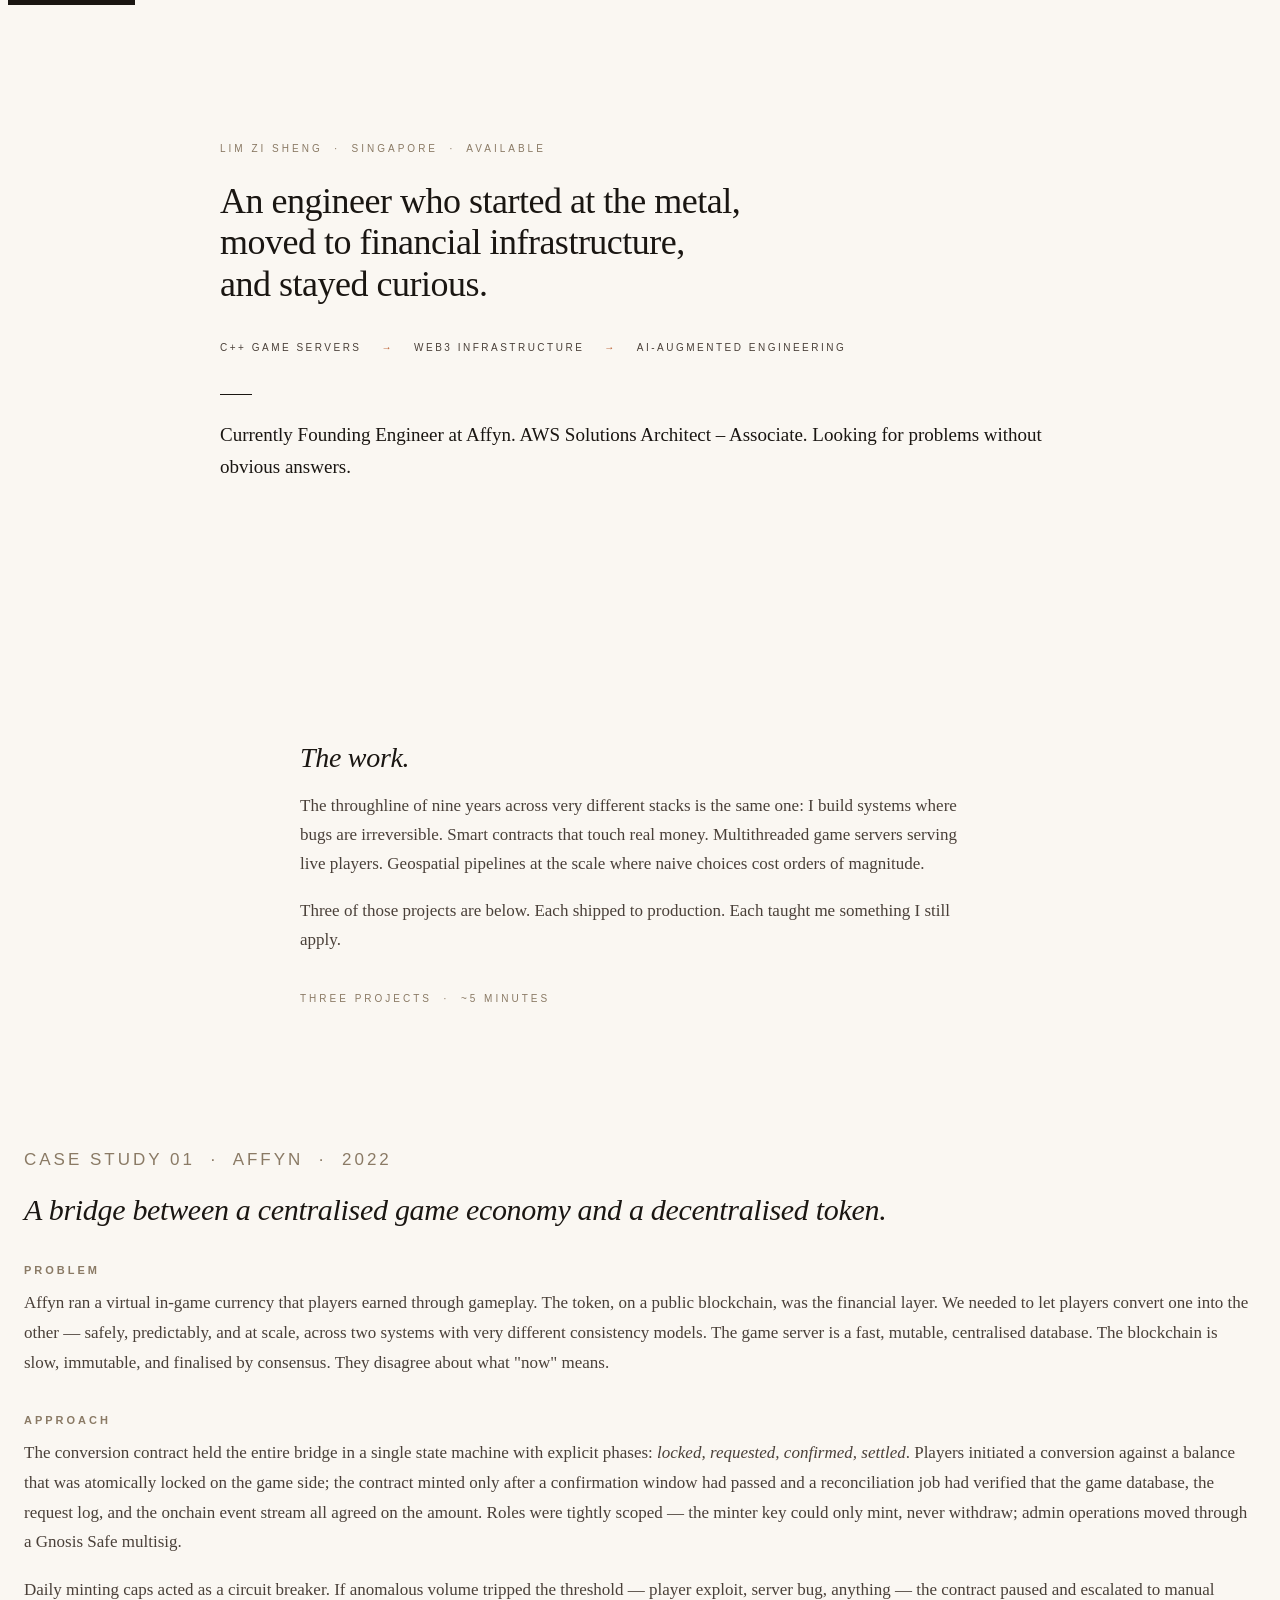
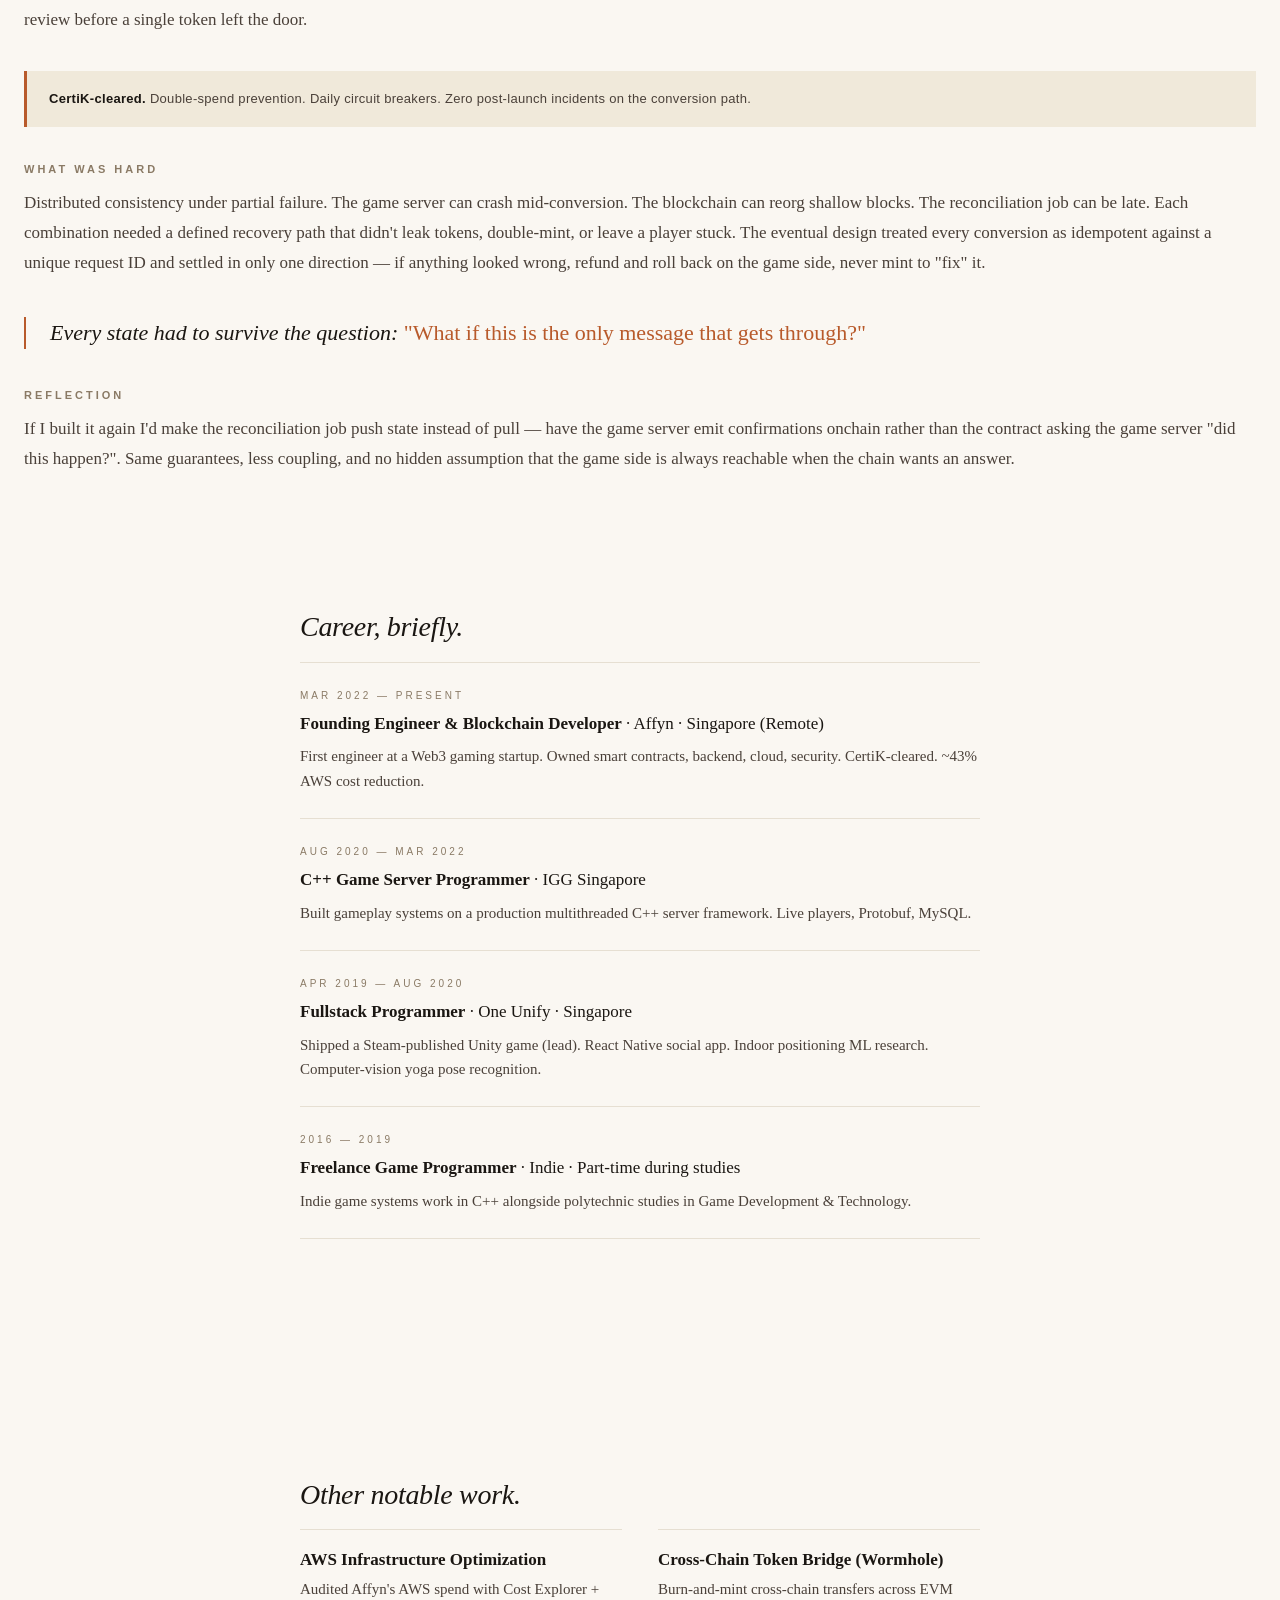
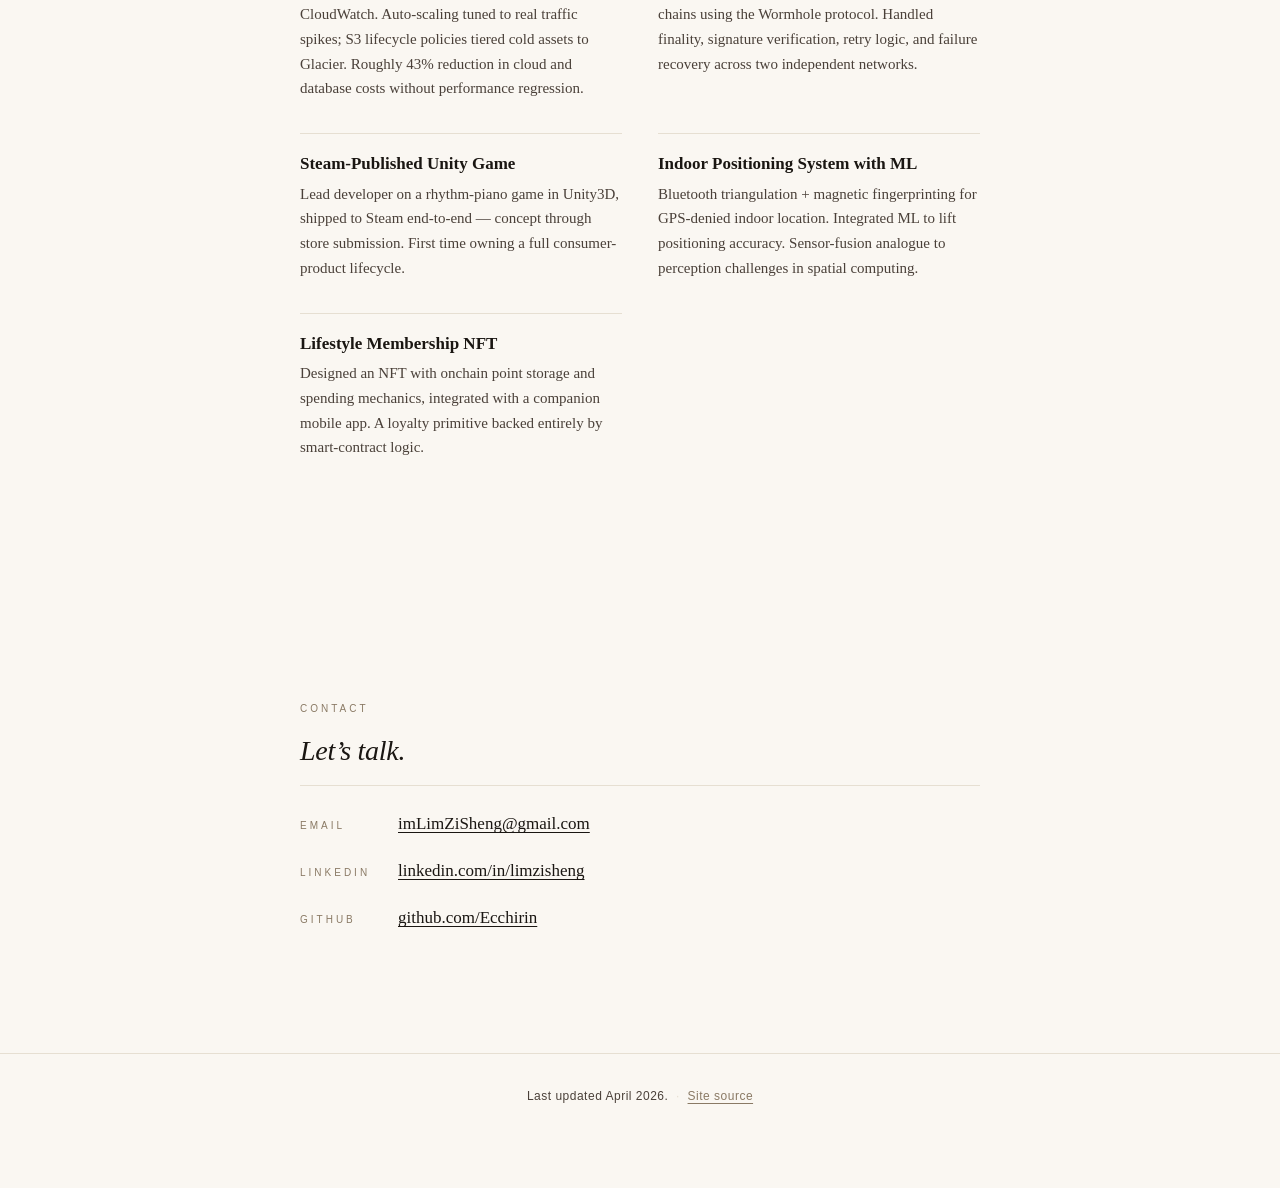
==== index.html @ 2c152f4d "feat: case study 1 - in-game token conversion" ====
<!DOCTYPE html>
<html lang="en">
<head>
  <meta charset="UTF-8">
  <meta name="viewport" content="width=device-width, initial-scale=1.0">
  <title>Lim Zi Sheng — Senior Engineer · Singapore</title>
  <meta name="description" content="Senior engineer. Nine years building systems where bugs are irreversible — from C++ game servers to CertiK-cleared smart contracts to a 9.8B-entry geospatial pipeline.">
  <link rel="stylesheet" href="styles.css">
</head>
<body>
  <a class="skip-link" href="#main">Skip to content</a>

  <main id="main">
    <section class="hero" aria-labelledby="hero-headline">
      <p class="label">Lim Zi Sheng &nbsp;·&nbsp; Singapore &nbsp;·&nbsp; Available</p>
      <h1 id="hero-headline" class="hero-headline">
        An engineer who started at the metal,<br>
        moved to financial infrastructure,<br>
        and stayed curious.
      </h1>
      <ol class="throughline" aria-label="Career arc">
        <li>C++ Game Servers</li>
        <li aria-hidden="true" class="arrow">&rarr;</li>
        <li>Web3 Infrastructure</li>
        <li aria-hidden="true" class="arrow">&rarr;</li>
        <li>AI&#8209;Augmented Engineering</li>
      </ol>
      <hr class="rule">
      <p class="lead">
        Currently Founding Engineer at Affyn. AWS Solutions Architect &ndash; Associate.
        Looking for problems without obvious answers.
      </p>
    </section>
    <section class="framing" aria-labelledby="framing-heading">
      <h2 id="framing-heading">The work.</h2>
      <p>
        The throughline of nine years across very different stacks is the same one:
        I build systems where bugs are irreversible. Smart contracts that touch real
        money. Multithreaded game servers serving live players. Geospatial pipelines
        at the scale where naive choices cost orders of magnitude.
      </p>
      <p>
        Three of those projects are below. Each shipped to production. Each taught
        me something I still apply.
      </p>
      <p class="wayfinder label">
        Three projects &nbsp;·&nbsp; ~5 minutes
      </p>
    </section>
<article class="case-study" id="cs-token-conversion" aria-labelledby="cs1-title">
  <p class="label">Case study 01 &nbsp;·&nbsp; Affyn &nbsp;·&nbsp; 2022</p>
  <h2 id="cs1-title">A bridge between a centralised game economy and a decentralised token.</h2>

  <h3>Problem</h3>
  <p>
    Affyn ran a virtual in-game currency that players earned through gameplay.
    The token, on a public blockchain, was the financial layer. We needed to let
    players convert one into the other &mdash; safely, predictably, and at scale,
    across two systems with very different consistency models. The game server
    is a fast, mutable, centralised database. The blockchain is slow, immutable,
    and finalised by consensus. They disagree about what "now" means.
  </p>

  <h3>Approach</h3>
  <p>
    The conversion contract held the entire bridge in a single state machine
    with explicit phases: <em>locked, requested, confirmed, settled</em>. Players
    initiated a conversion against a balance that was atomically locked on the
    game side; the contract minted only after a confirmation window had passed
    and a reconciliation job had verified that the game database, the request
    log, and the onchain event stream all agreed on the amount. Roles were tightly
    scoped &mdash; the minter key could only mint, never withdraw; admin operations
    moved through a Gnosis Safe multisig.
  </p>
  <p>
    Daily minting caps acted as a circuit breaker. If anomalous volume tripped
    the threshold &mdash; player exploit, server bug, anything &mdash; the contract
    paused and escalated to manual review before a single token left the door.
  </p>

  <aside class="stat-callout">
    <strong>CertiK-cleared.</strong> Double-spend prevention. Daily circuit breakers.
    Zero post-launch incidents on the conversion path.
  </aside>

  <h3>What was hard</h3>
  <p>
    Distributed consistency under partial failure. The game server can crash
    mid-conversion. The blockchain can reorg shallow blocks. The reconciliation
    job can be late. Each combination needed a defined recovery path that didn't
    leak tokens, double-mint, or leave a player stuck. The eventual design
    treated every conversion as idempotent against a unique request ID and
    settled in only one direction &mdash; if anything looked wrong, refund and roll back
    on the game side, never mint to "fix" it.
  </p>

  <blockquote class="pull-quote">
    Every state had to survive the question:
    <em>"What if this is the only message that gets through?"</em>
  </blockquote>

  <h3>Reflection</h3>
  <p>
    If I built it again I'd make the reconciliation job push state instead of pull
    &mdash; have the game server emit confirmations onchain rather than the contract
    asking the game server "did this happen?". Same guarantees, less coupling, and
    no hidden assumption that the game side is always reachable when the chain wants
    an answer.
  </p>
</article>
    <!-- 4. Case Study 2: 9.8B Pipeline -->
    <!-- 5. Case Study 3: C++ Game Server -->
    <section class="timeline" aria-labelledby="timeline-heading">
      <h2 id="timeline-heading">Career, briefly.</h2>
      <ol class="timeline-list">
        <li class="timeline-entry">
          <p class="label timeline-when">Mar 2022 &mdash; Present</p>
          <p class="timeline-role"><strong>Founding Engineer &amp; Blockchain Developer</strong> · Affyn · Singapore (Remote)</p>
          <p class="timeline-outcome">First engineer at a Web3 gaming startup. Owned smart contracts, backend, cloud, security. CertiK-cleared. ~43% AWS cost reduction.</p>
        </li>
        <li class="timeline-entry">
          <p class="label timeline-when">Aug 2020 &mdash; Mar 2022</p>
          <p class="timeline-role"><strong>C++ Game Server Programmer</strong> · IGG Singapore</p>
          <p class="timeline-outcome">Built gameplay systems on a production multithreaded C++ server framework. Live players, Protobuf, MySQL.</p>
        </li>
        <li class="timeline-entry">
          <p class="label timeline-when">Apr 2019 &mdash; Aug 2020</p>
          <p class="timeline-role"><strong>Fullstack Programmer</strong> · One Unify · Singapore</p>
          <p class="timeline-outcome">Shipped a Steam-published Unity game (lead). React Native social app. Indoor positioning ML research. Computer-vision yoga pose recognition.</p>
        </li>
        <li class="timeline-entry">
          <p class="label timeline-when">2016 &mdash; 2019</p>
          <p class="timeline-role"><strong>Freelance Game Programmer</strong> · Indie · Part-time during studies</p>
          <p class="timeline-outcome">Indie game systems work in C++ alongside polytechnic studies in Game Development &amp; Technology.</p>
        </li>
      </ol>
    </section>
    <section class="notable" aria-labelledby="notable-heading">
      <h2 id="notable-heading">Other notable work.</h2>
      <ul class="notable-grid">
        <li>
          <h3>AWS Infrastructure Optimization</h3>
          <p>Audited Affyn's AWS spend with Cost Explorer + CloudWatch. Auto-scaling tuned to real traffic spikes; S3 lifecycle policies tiered cold assets to Glacier. Roughly 43&percnt; reduction in cloud and database costs without performance regression.</p>
        </li>
        <li>
          <h3>Cross-Chain Token Bridge (Wormhole)</h3>
          <p>Burn-and-mint cross-chain transfers across EVM chains using the Wormhole protocol. Handled finality, signature verification, retry logic, and failure recovery across two independent networks.</p>
        </li>
        <li>
          <h3>Steam-Published Unity Game</h3>
          <p>Lead developer on a rhythm-piano game in Unity3D, shipped to Steam end-to-end &mdash; concept through store submission. First time owning a full consumer-product lifecycle.</p>
        </li>
        <li>
          <h3>Indoor Positioning System with ML</h3>
          <p>Bluetooth triangulation + magnetic fingerprinting for GPS-denied indoor location. Integrated ML to lift positioning accuracy. Sensor-fusion analogue to perception challenges in spatial computing.</p>
        </li>
        <li>
          <h3>Lifestyle Membership NFT</h3>
          <p>Designed an NFT with onchain point storage and spending mechanics, integrated with a companion mobile app. A loyalty primitive backed entirely by smart-contract logic.</p>
        </li>
      </ul>
    </section>
    <!-- 8. About / Approach -->
    <section class="contact" aria-labelledby="contact-heading">
      <p class="label">Contact</p>
      <h2 id="contact-heading">Let&rsquo;s talk.</h2>
      <ul class="contact-list">
        <li>
          <span class="contact-label">Email</span>
          <a href="mailto:imLimZiSheng@gmail.com">imLimZiSheng@gmail.com</a>
        </li>
        <li>
          <span class="contact-label">LinkedIn</span>
          <a href="https://linkedin.com/in/limzisheng/" rel="noopener noreferrer" target="_blank">linkedin.com/in/limzisheng</a>
        </li>
        <li>
          <span class="contact-label">GitHub</span>
          <a href="https://github.com/Ecchirin" rel="noopener noreferrer" target="_blank">github.com/Ecchirin</a>
        </li>
      </ul>
    </section>
  </main>

  <footer class="site-footer">
    <p>
      Last updated April 2026.
      <span class="dot">&nbsp;·&nbsp;</span>
      <a href="https://github.com/Ecchirin/Ecchirin.github.io" rel="noopener noreferrer" target="_blank">Site source</a>
    </p>
  </footer>

  <script src="script.js" defer></script>
</body>
</html>
---- styles.css ----
/* === Design tokens === */
:root {
  --paper: #faf7f2;
  --ink: #1a1612;
  --ink-2: #4a4039;
  --warm-grey: #8a7a65;
  --rust: #b85a2b;
  --paper-warm: #f0e9da;
  --hairline: #e6dfd2;
  --ink-inverse-bg: #0d1017;

  --serif: Georgia, 'Times New Roman', serif;
  --sans: 'Helvetica Neue', Helvetica, Arial, sans-serif;
  --mono: 'JetBrains Mono', 'Consolas', 'Courier New', monospace;

  --space-section: clamp(72px, 12vw, 120px);
  --space-block: clamp(28px, 5vw, 40px);
  --content-max: 680px;
  --hero-max: 840px;
}

/* === Reset === */
*, *::before, *::after { box-sizing: border-box; }
html { -webkit-text-size-adjust: 100%; scroll-behavior: smooth; }
body {
  margin: 0;
  font-family: var(--serif);
  font-size: 17px;
  line-height: 1.7;
  color: var(--ink);
  background: var(--paper);
  -webkit-font-smoothing: antialiased;
  -moz-osx-font-smoothing: grayscale;
}
img { max-width: 100%; display: block; }
a { color: var(--ink); text-decoration: underline; text-decoration-thickness: 1px; text-underline-offset: 3px; }
a:hover { color: var(--rust); }
a:focus-visible { outline: 2px solid var(--rust); outline-offset: 3px; }

/* === Layout === */
main {
  padding: 0 24px;
}
section {
  max-width: var(--content-max);
  margin: 0 auto;
  padding-block: var(--space-section);
}
section.hero { max-width: var(--hero-max); }

h1, h2, h3 { font-family: var(--serif); font-weight: 400; line-height: 1.15; letter-spacing: -0.3px; }
h1 { font-size: clamp(28px, 5vw, 36px); margin: 0; }
h2 { font-size: clamp(24px, 4vw, 28px); margin: 0 0 18px; }
h3 { font-size: 17px; margin: 28px 0 8px; font-weight: 700; letter-spacing: 0; }

p { margin: 0 0 18px; color: var(--ink-2); }
p.lead { color: var(--ink); font-size: 19px; }

.label {
  font-family: var(--sans);
  font-size: 10px;
  letter-spacing: 3px;
  text-transform: uppercase;
  color: var(--warm-grey);
  font-weight: 500;
}

.rule { width: 32px; height: 1px; background: var(--ink); margin: 22px 0; border: 0; }

/* === Skip link === */
.skip-link {
  position: absolute; top: -40px; left: 8px;
  background: var(--ink); color: var(--paper);
  padding: 8px 12px; z-index: 100;
  text-decoration: none;
}
.skip-link:focus { top: 8px; color: var(--paper); }

/* === Reduced motion === */
@media (prefers-reduced-motion: reduce) {
  html { scroll-behavior: auto; }
  *, *::before, *::after {
    animation-duration: 0.01ms !important;
    transition-duration: 0.01ms !important;
  }
}

/* === Hero === */
.hero { padding-top: clamp(96px, 14vw, 140px); }
.hero .label { margin-bottom: 24px; }
.hero-headline {
  font-size: clamp(28px, 5vw, 36px);
  line-height: 1.15;
  letter-spacing: -0.5px;
  font-weight: 400;
}
.throughline {
  list-style: none; padding: 0; margin: 28px 0 0;
  display: flex; flex-wrap: wrap; gap: 0 14px;
  font-family: var(--sans);
  font-size: 10px;
  letter-spacing: 2.5px;
  text-transform: uppercase;
  color: var(--ink-2);
  font-weight: 500;
}
.throughline li { padding: 6px 0; }
.throughline .arrow { color: var(--rust); padding: 6px 6px; }
@media (max-width: 599px) {
  .throughline { flex-direction: column; gap: 6px 0; }
  .throughline .arrow { display: none; }
}
.hero .rule { margin: 32px 0 24px; }

/* === Framing === */
.framing h2 { font-style: italic; }
.framing .wayfinder { margin-top: 36px; color: var(--warm-grey); }

/* === Timeline === */
.timeline h2 { font-style: italic; }
.timeline-list {
  list-style: none;
  padding: 0;
  margin: 0;
  border-top: 1px solid var(--hairline);
}
.timeline-entry {
  padding: 24px 0;
  border-bottom: 1px solid var(--hairline);
}
.timeline-when { margin: 0 0 6px; color: var(--warm-grey); }
.timeline-role { margin: 0 0 6px; color: var(--ink); font-size: 17px; }
.timeline-role strong { font-weight: 700; }
.timeline-outcome { margin: 0; color: var(--ink-2); font-size: 15px; line-height: 1.65; }

/* === Notable work === */
.notable h2 { font-style: italic; }
.notable-grid {
  list-style: none;
  padding: 0;
  margin: 0;
  display: grid;
  grid-template-columns: 1fr;
  gap: 28px;
}
.notable-grid li {
  padding-top: 20px;
  border-top: 1px solid var(--hairline);
}
.notable-grid h3 {
  font-family: var(--serif);
  font-weight: 700;
  font-size: 17px;
  letter-spacing: 0;
  text-transform: none;
  color: var(--ink);
  margin: 0 0 8px;
}
.notable-grid p { font-size: 15px; line-height: 1.65; margin: 0; }
@media (min-width: 720px) {
  .notable-grid { grid-template-columns: 1fr 1fr; gap: 32px 36px; }
}

/* === Contact === */
.contact h2 { font-style: italic; }
.contact-list {
  list-style: none; padding: 0; margin: 0;
  display: grid;
  grid-template-columns: 1fr;
  gap: 18px;
  border-top: 1px solid var(--hairline);
  padding-top: 24px;
}
.contact-list li {
  display: flex;
  align-items: baseline;
  gap: 18px;
  flex-wrap: wrap;
}
.contact-label {
  font-family: var(--sans);
  font-size: 10px;
  letter-spacing: 3px;
  text-transform: uppercase;
  color: var(--warm-grey);
  min-width: 80px;
}
.contact-list a { font-size: 17px; }

/* === Footer === */
.site-footer {
  border-top: 1px solid var(--hairline);
  padding: 32px 24px 64px;
  text-align: center;
  font-family: var(--sans);
  font-size: 12px;
  letter-spacing: 0.5px;
  color: var(--warm-grey);
}
.site-footer a { color: var(--warm-grey); }
.site-footer a:hover { color: var(--rust); }
.site-footer .dot { color: var(--hairline); }

/* === Case study === */
.case-study .label { margin-bottom: 18px; }
.case-study h2 {
  font-size: clamp(24px, 4vw, 30px);
  font-style: italic;
  margin-bottom: 32px;
}
.case-study h3 {
  font-family: var(--sans);
  font-size: 11px;
  font-weight: 700;
  letter-spacing: 3px;
  text-transform: uppercase;
  color: var(--warm-grey);
  margin: 36px 0 12px;
}
.case-study p { font-size: 17px; line-height: 1.75; }

/* === Stat callout === */
.stat-callout {
  background: var(--paper-warm);
  border-left: 3px solid var(--rust);
  padding: 18px 22px;
  margin: 36px 0;
  font-family: var(--sans);
  font-size: 13px;
  letter-spacing: 0.3px;
  color: var(--ink-2);
  line-height: 1.6;
}
.stat-callout strong { color: var(--ink); font-weight: 700; }

/* === Pull quote === */
.pull-quote {
  margin: 40px 0;
  padding: 0 0 0 24px;
  border-left: 2px solid var(--rust);
  font-size: 22px;
  line-height: 1.45;
  font-style: italic;
  color: var(--ink);
  font-family: var(--serif);
}
.pull-quote em { font-style: normal; color: var(--rust); }
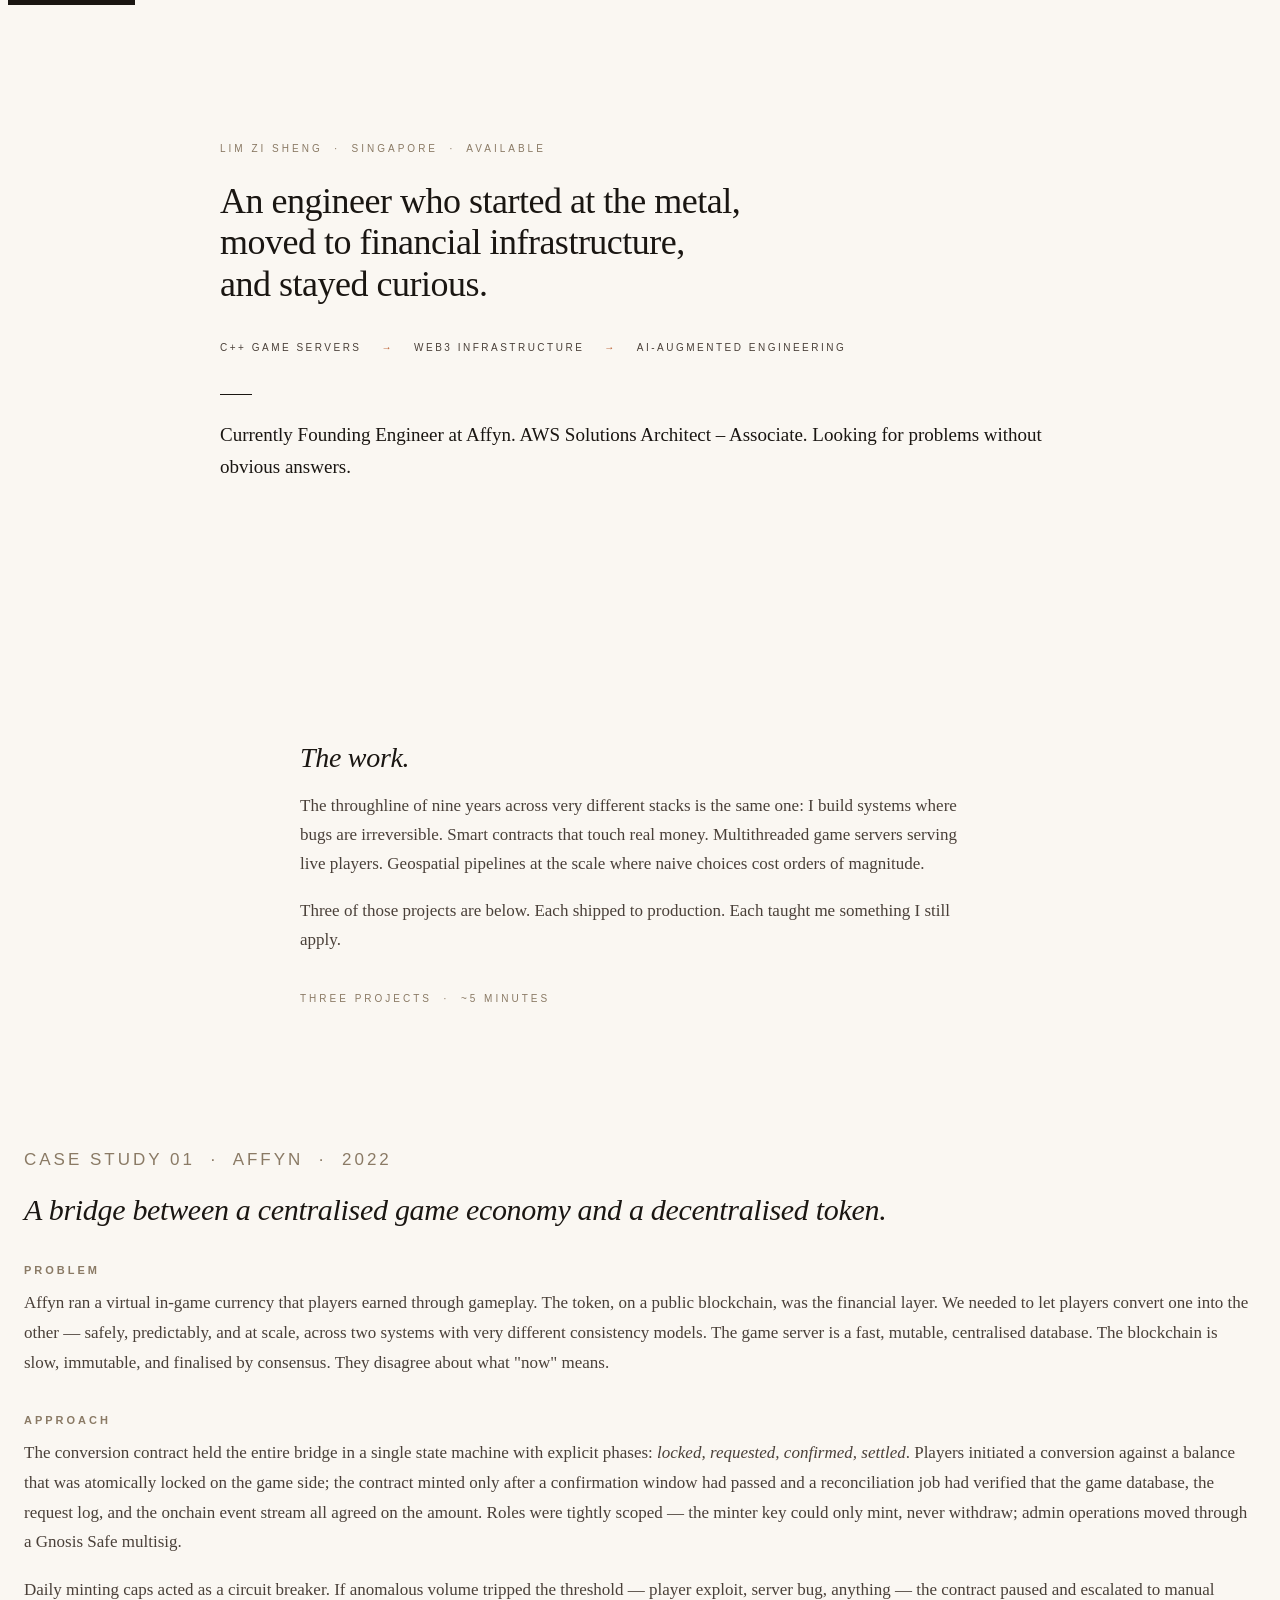
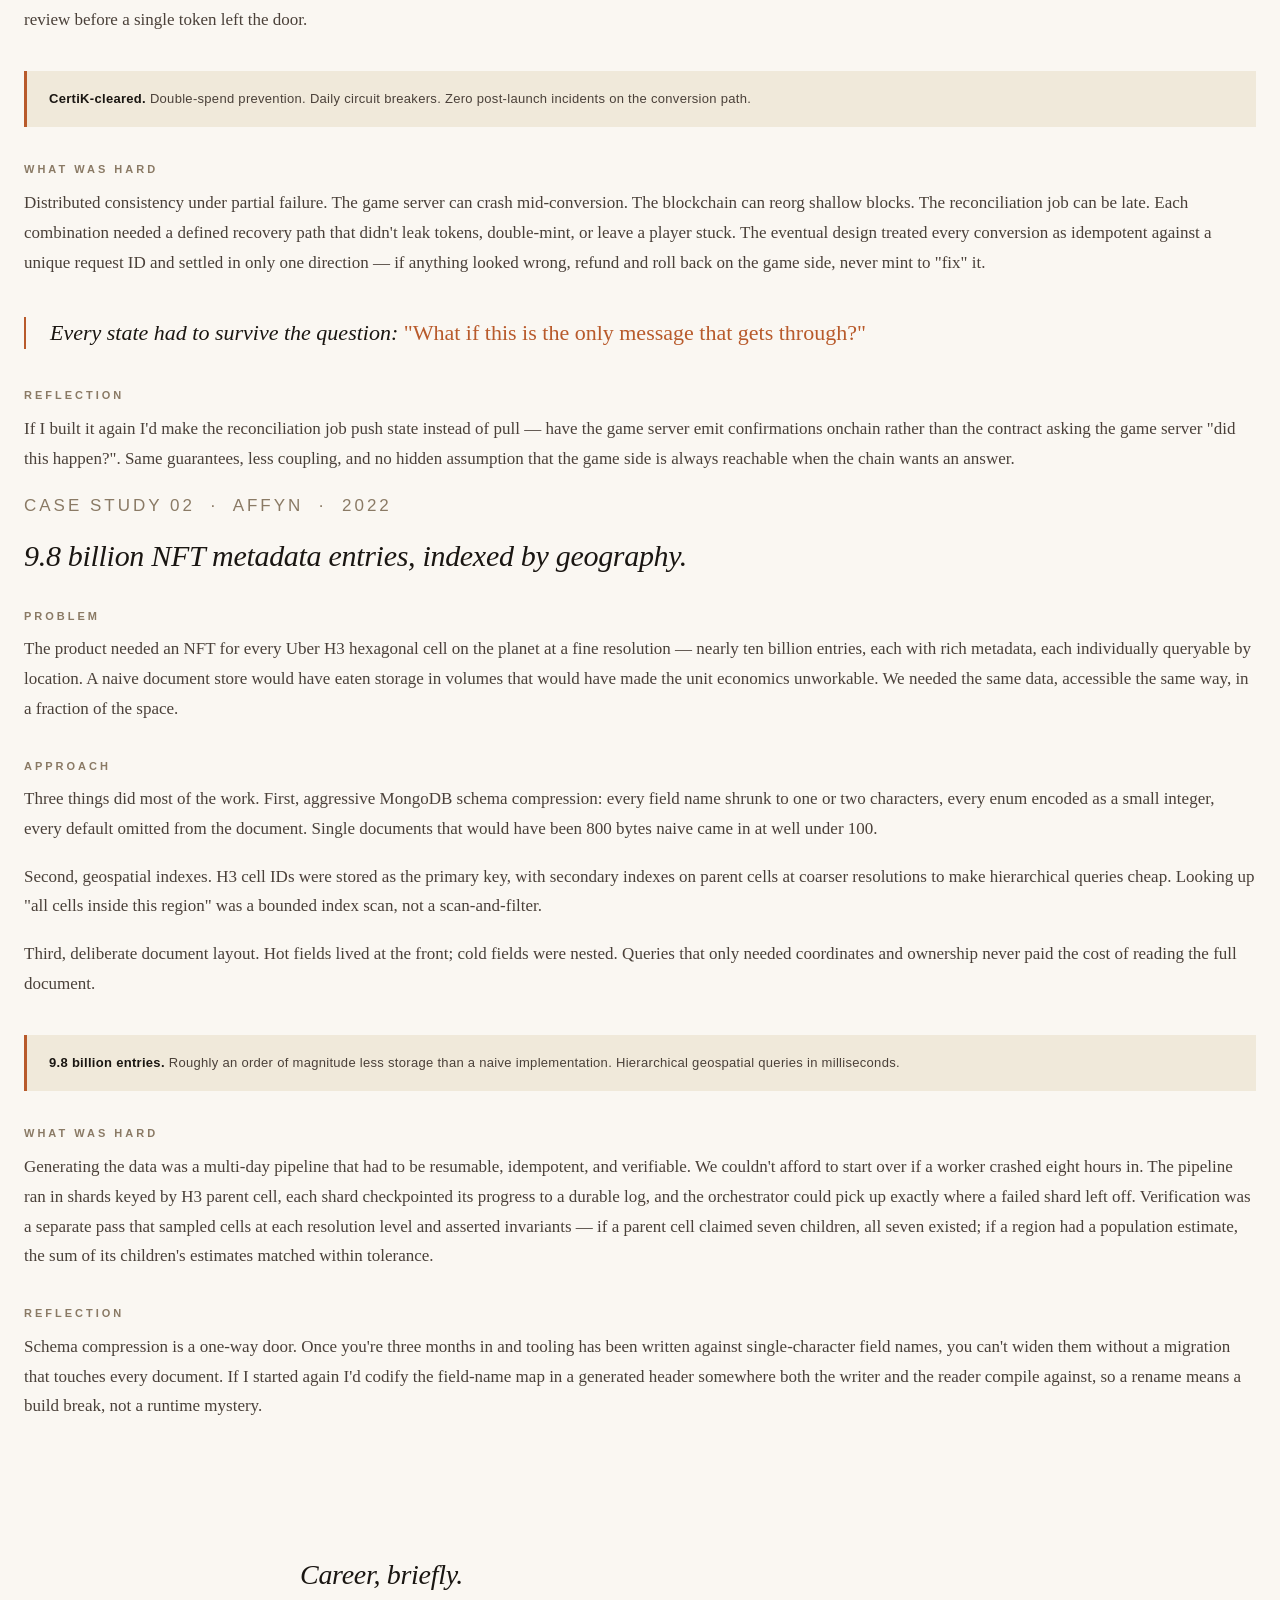
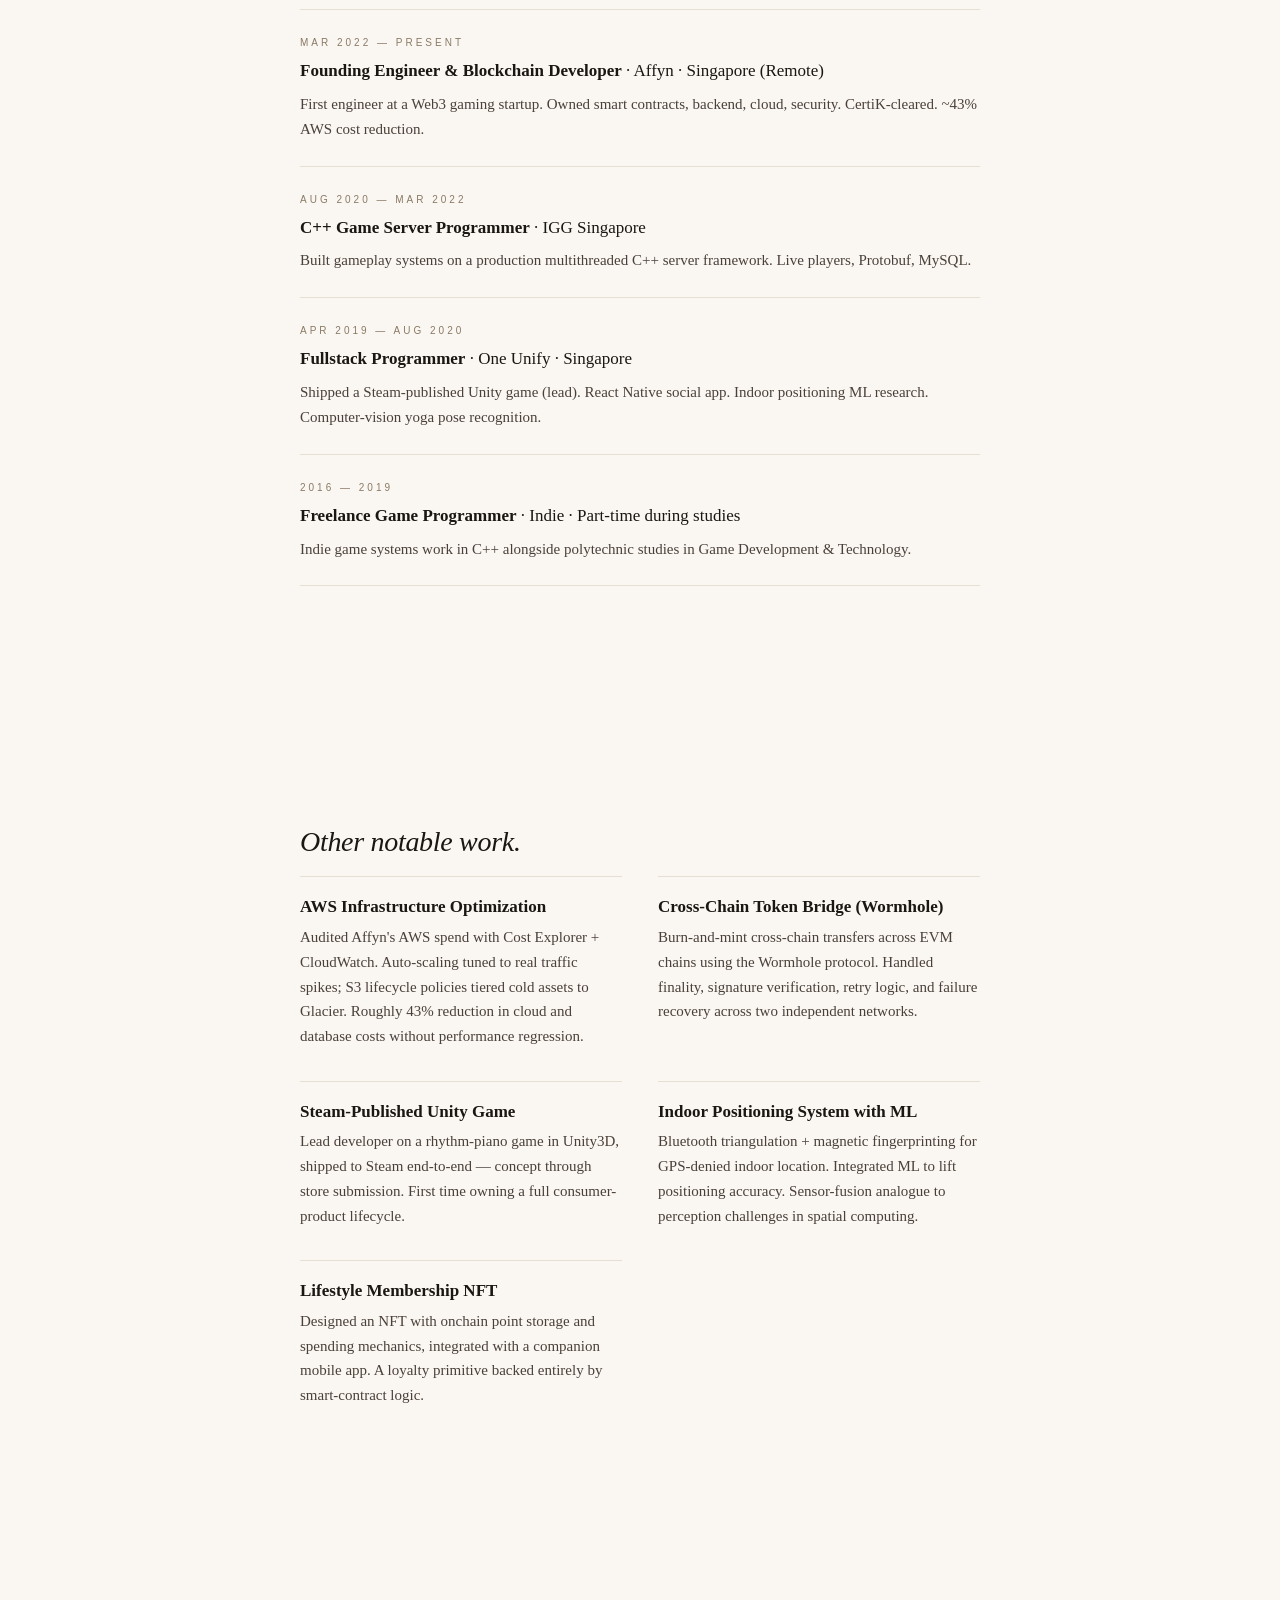
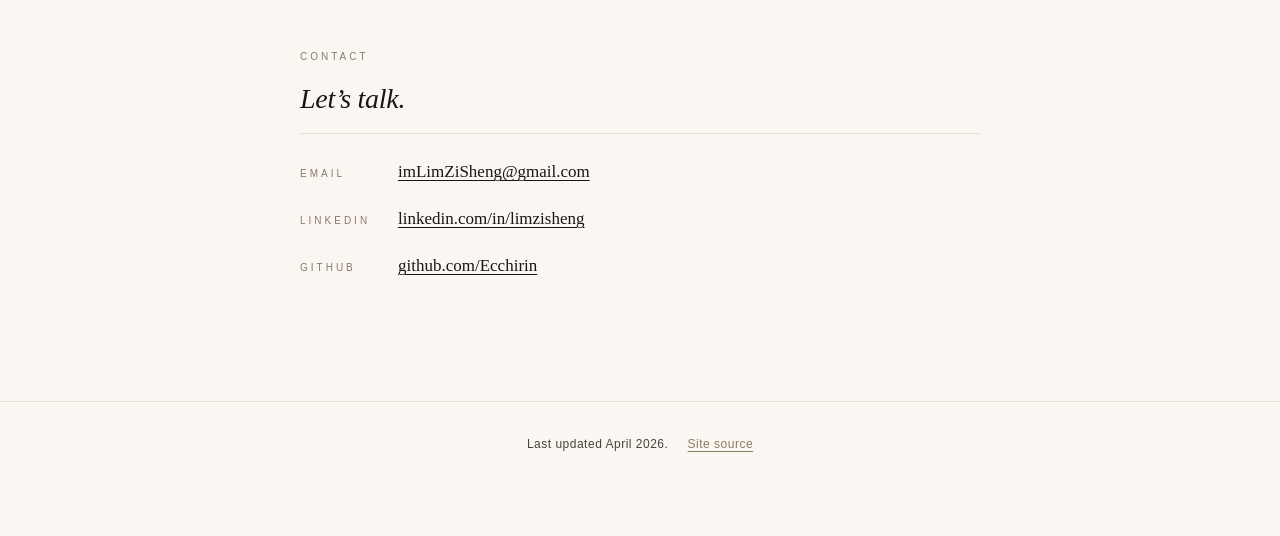
==== commit 06247351: "feat: case study 2 - 9.8B geospatial pipeline" ====
--- a/index.html
+++ b/index.html
@@ -108,7 +108,64 @@
     an answer.
   </p>
 </article>
-    <!-- 4. Case Study 2: 9.8B Pipeline -->
+<article class="case-study" id="cs-pipeline" aria-labelledby="cs2-title">
+  <p class="label">Case study 02 &nbsp;·&nbsp; Affyn &nbsp;·&nbsp; 2022</p>
+  <h2 id="cs2-title">9.8 billion NFT metadata entries, indexed by geography.</h2>
+
+  <h3>Problem</h3>
+  <p>
+    The product needed an NFT for every Uber H3 hexagonal cell on the planet at
+    a fine resolution &mdash; nearly ten billion entries, each with rich metadata,
+    each individually queryable by location. A naive document store would have
+    eaten storage in volumes that would have made the unit economics unworkable.
+    We needed the same data, accessible the same way, in a fraction of the space.
+  </p>
+
+  <h3>Approach</h3>
+  <p>
+    Three things did most of the work. First, aggressive MongoDB schema
+    compression: every field name shrunk to one or two characters, every enum
+    encoded as a small integer, every default omitted from the document. Single
+    documents that would have been 800 bytes naive came in at well under 100.
+  </p>
+  <p>
+    Second, geospatial indexes. H3 cell IDs were stored as the primary key, with
+    secondary indexes on parent cells at coarser resolutions to make hierarchical
+    queries cheap. Looking up "all cells inside this region" was a bounded index
+    scan, not a scan-and-filter.
+  </p>
+  <p>
+    Third, deliberate document layout. Hot fields lived at the front; cold fields
+    were nested. Queries that only needed coordinates and ownership never paid
+    the cost of reading the full document.
+  </p>
+
+  <aside class="stat-callout">
+    <strong>9.8 billion entries.</strong> Roughly an order of magnitude less storage
+    than a naive implementation. Hierarchical geospatial queries in milliseconds.
+  </aside>
+
+  <h3>What was hard</h3>
+  <p>
+    Generating the data was a multi-day pipeline that had to be resumable, idempotent,
+    and verifiable. We couldn't afford to start over if a worker crashed eight hours
+    in. The pipeline ran in shards keyed by H3 parent cell, each shard checkpointed
+    its progress to a durable log, and the orchestrator could pick up exactly where
+    a failed shard left off. Verification was a separate pass that sampled cells at
+    each resolution level and asserted invariants &mdash; if a parent cell claimed
+    seven children, all seven existed; if a region had a population estimate, the
+    sum of its children's estimates matched within tolerance.
+  </p>
+
+  <h3>Reflection</h3>
+  <p>
+    Schema compression is a one-way door. Once you're three months in and tooling
+    has been written against single-character field names, you can't widen them
+    without a migration that touches every document. If I started again I'd codify
+    the field-name map in a generated header somewhere both the writer and the
+    reader compile against, so a rename means a build break, not a runtime mystery.
+  </p>
+</article>
     <!-- 5. Case Study 3: C++ Game Server -->
     <section class="timeline" aria-labelledby="timeline-heading">
       <h2 id="timeline-heading">Career, briefly.</h2>
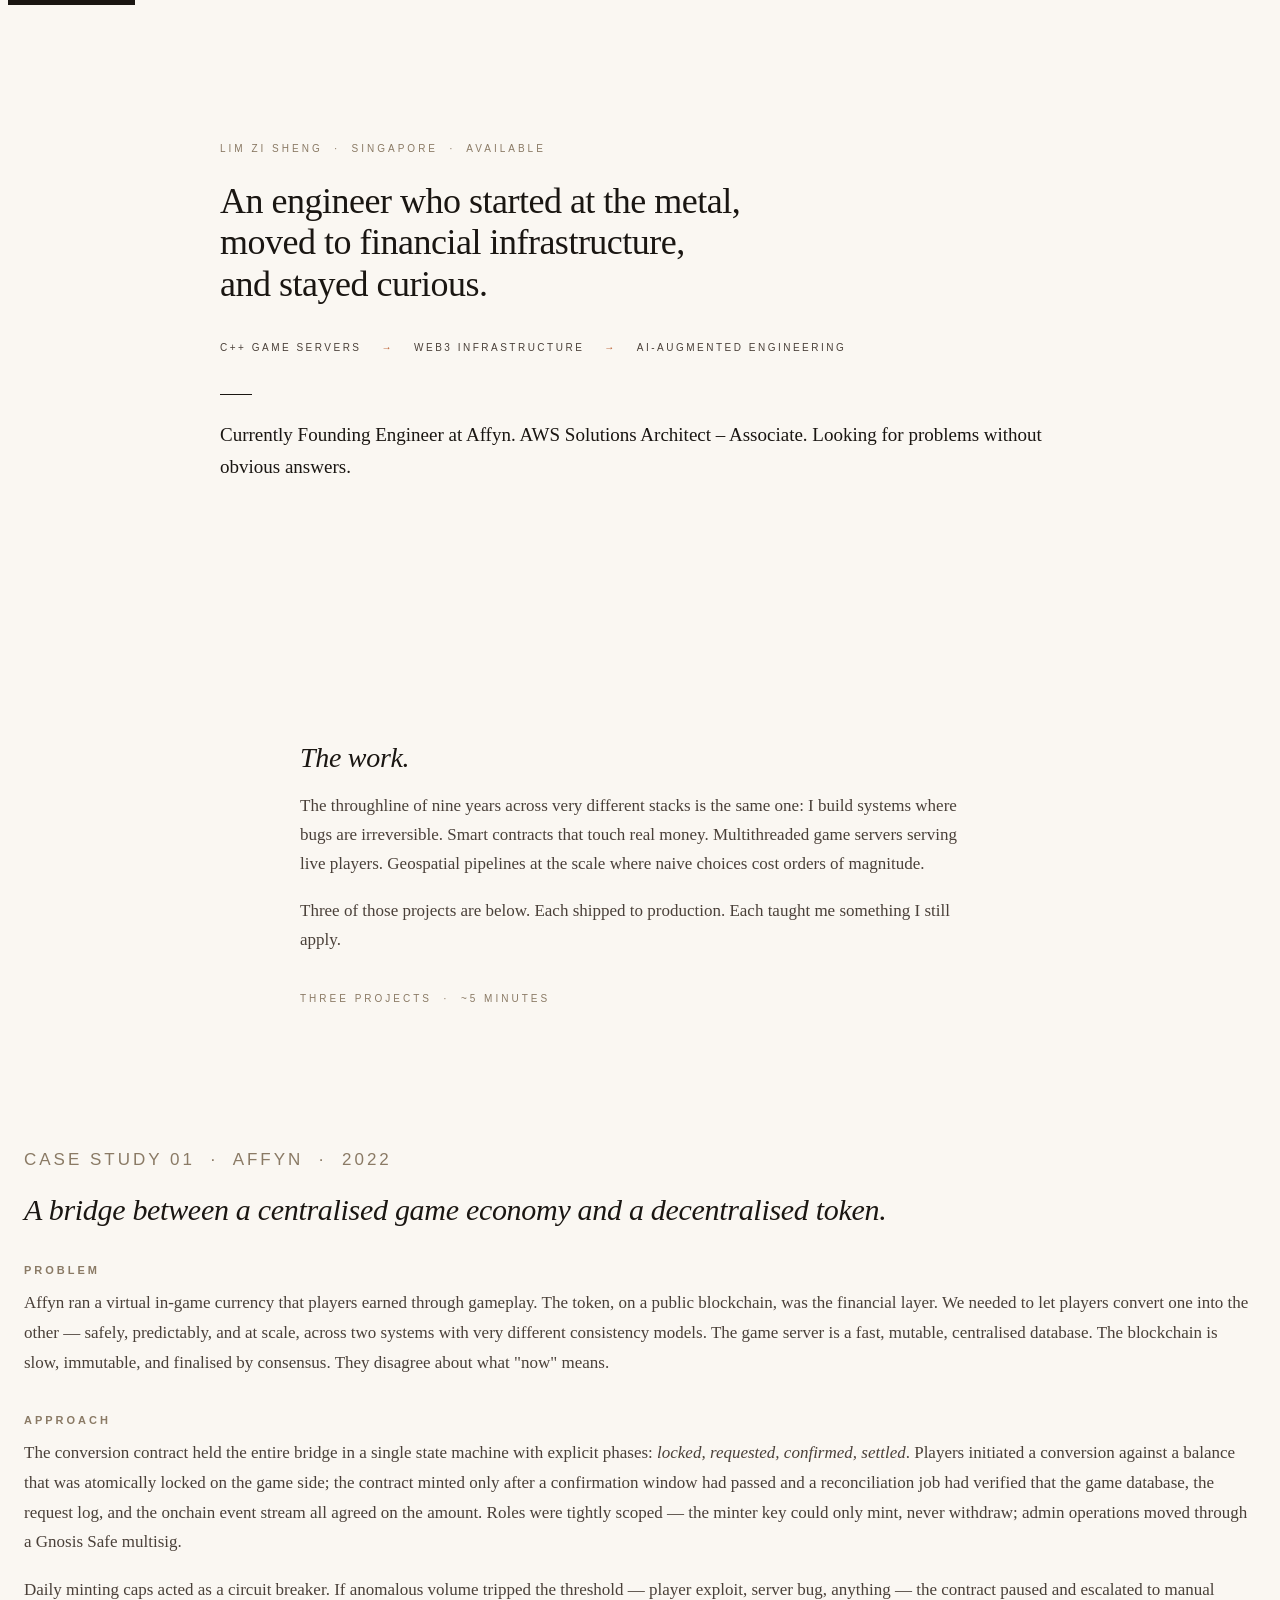
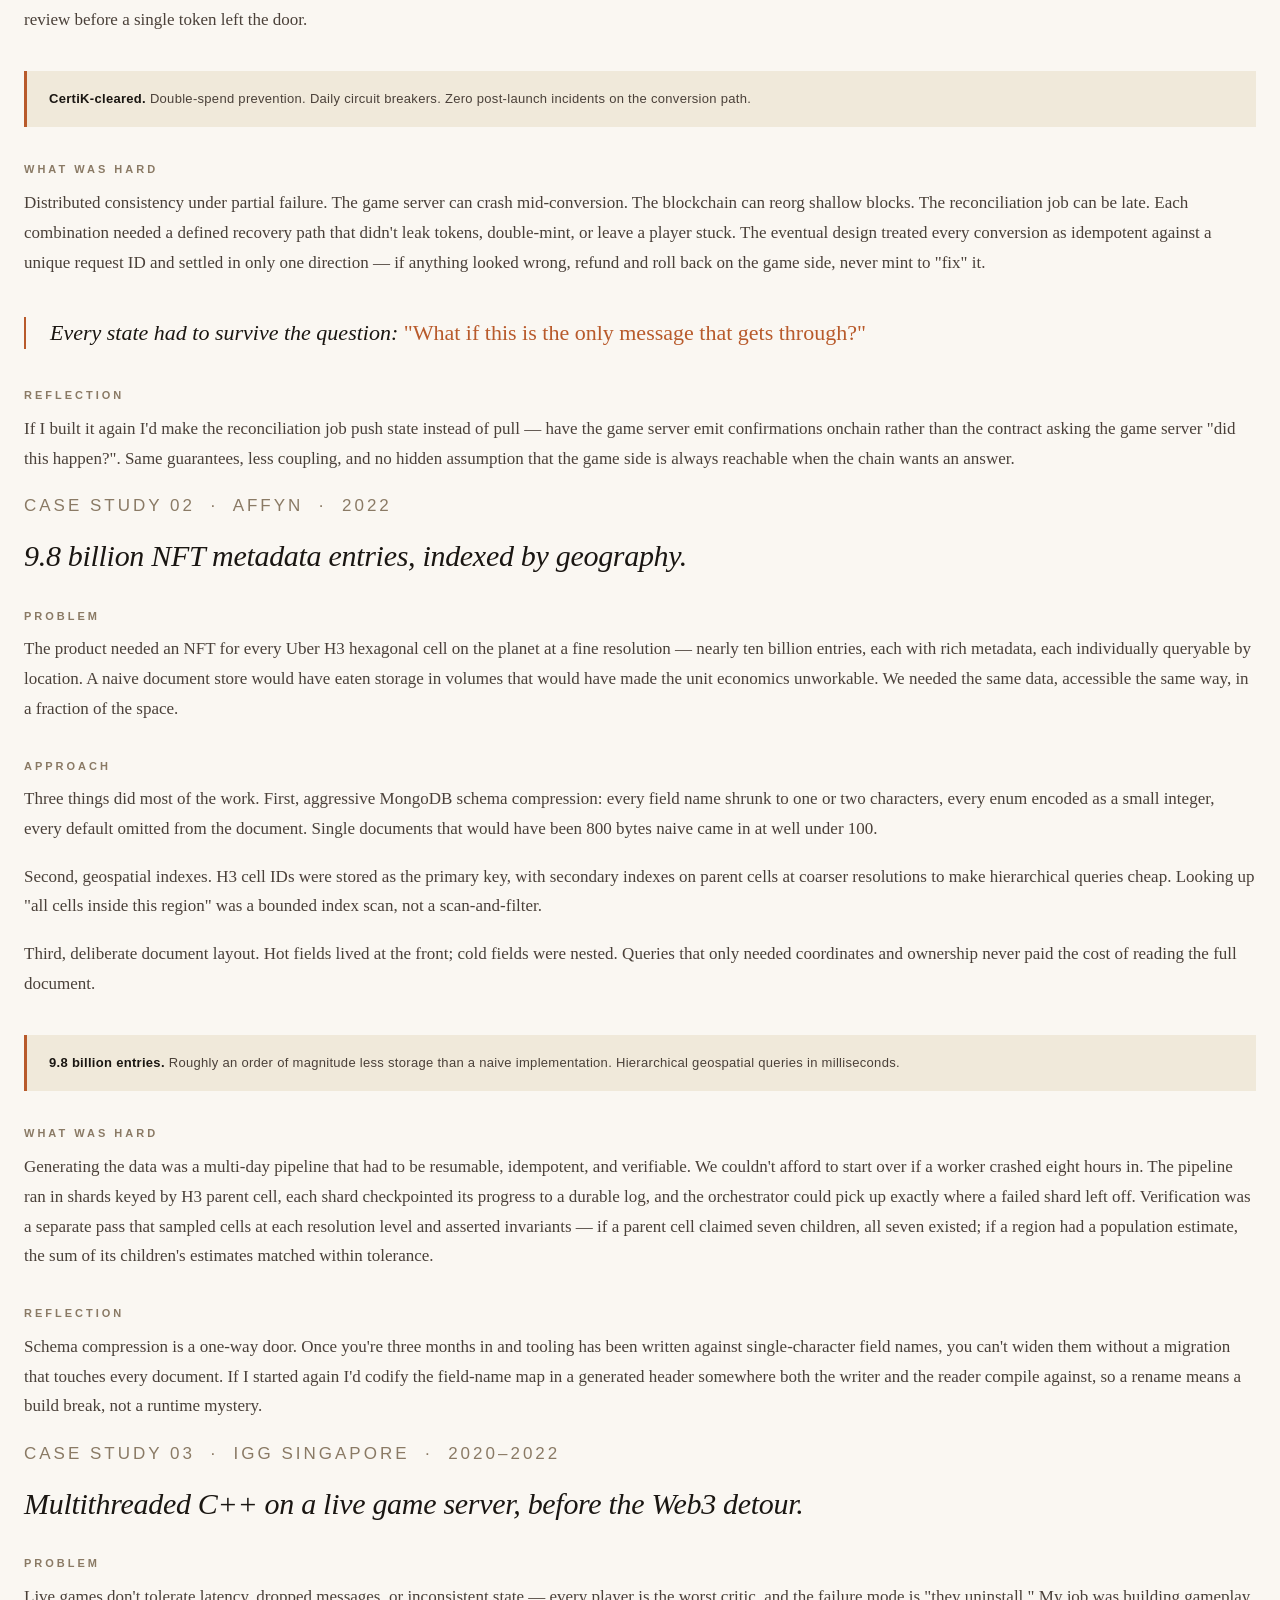
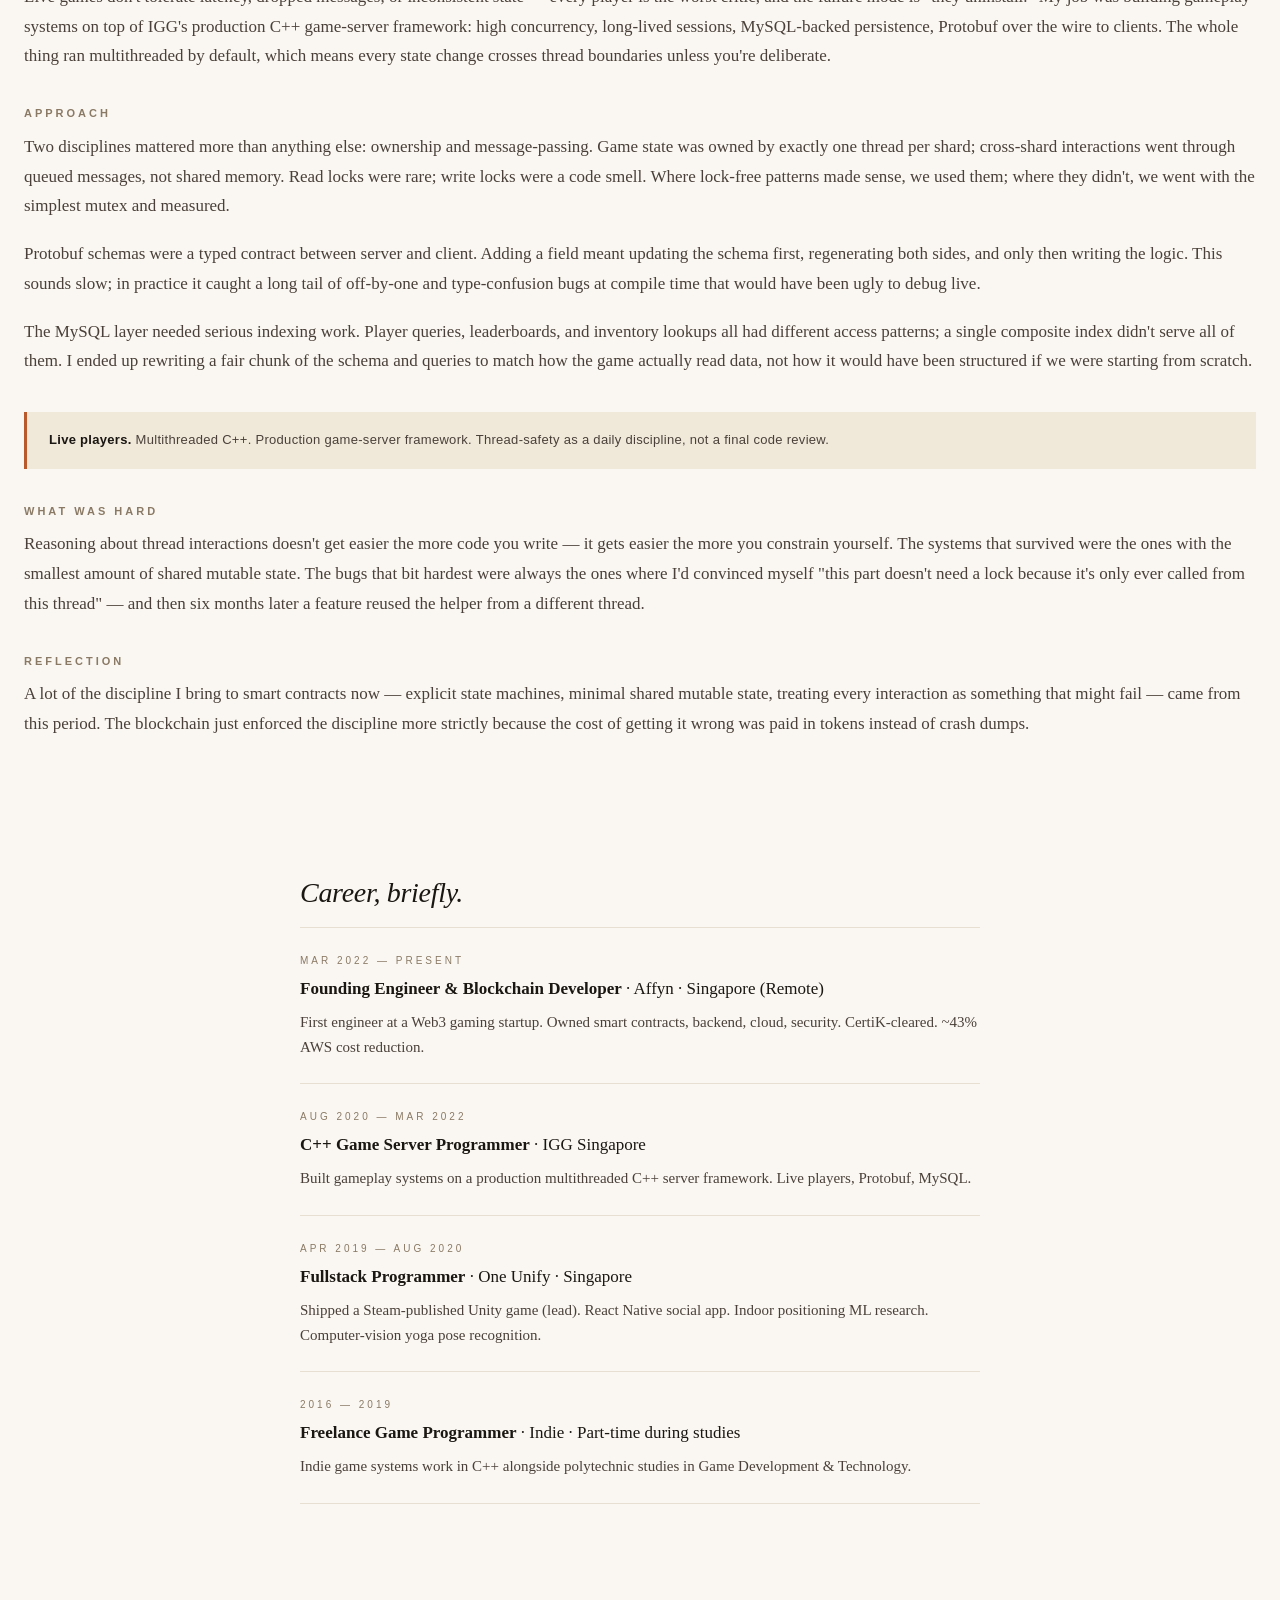
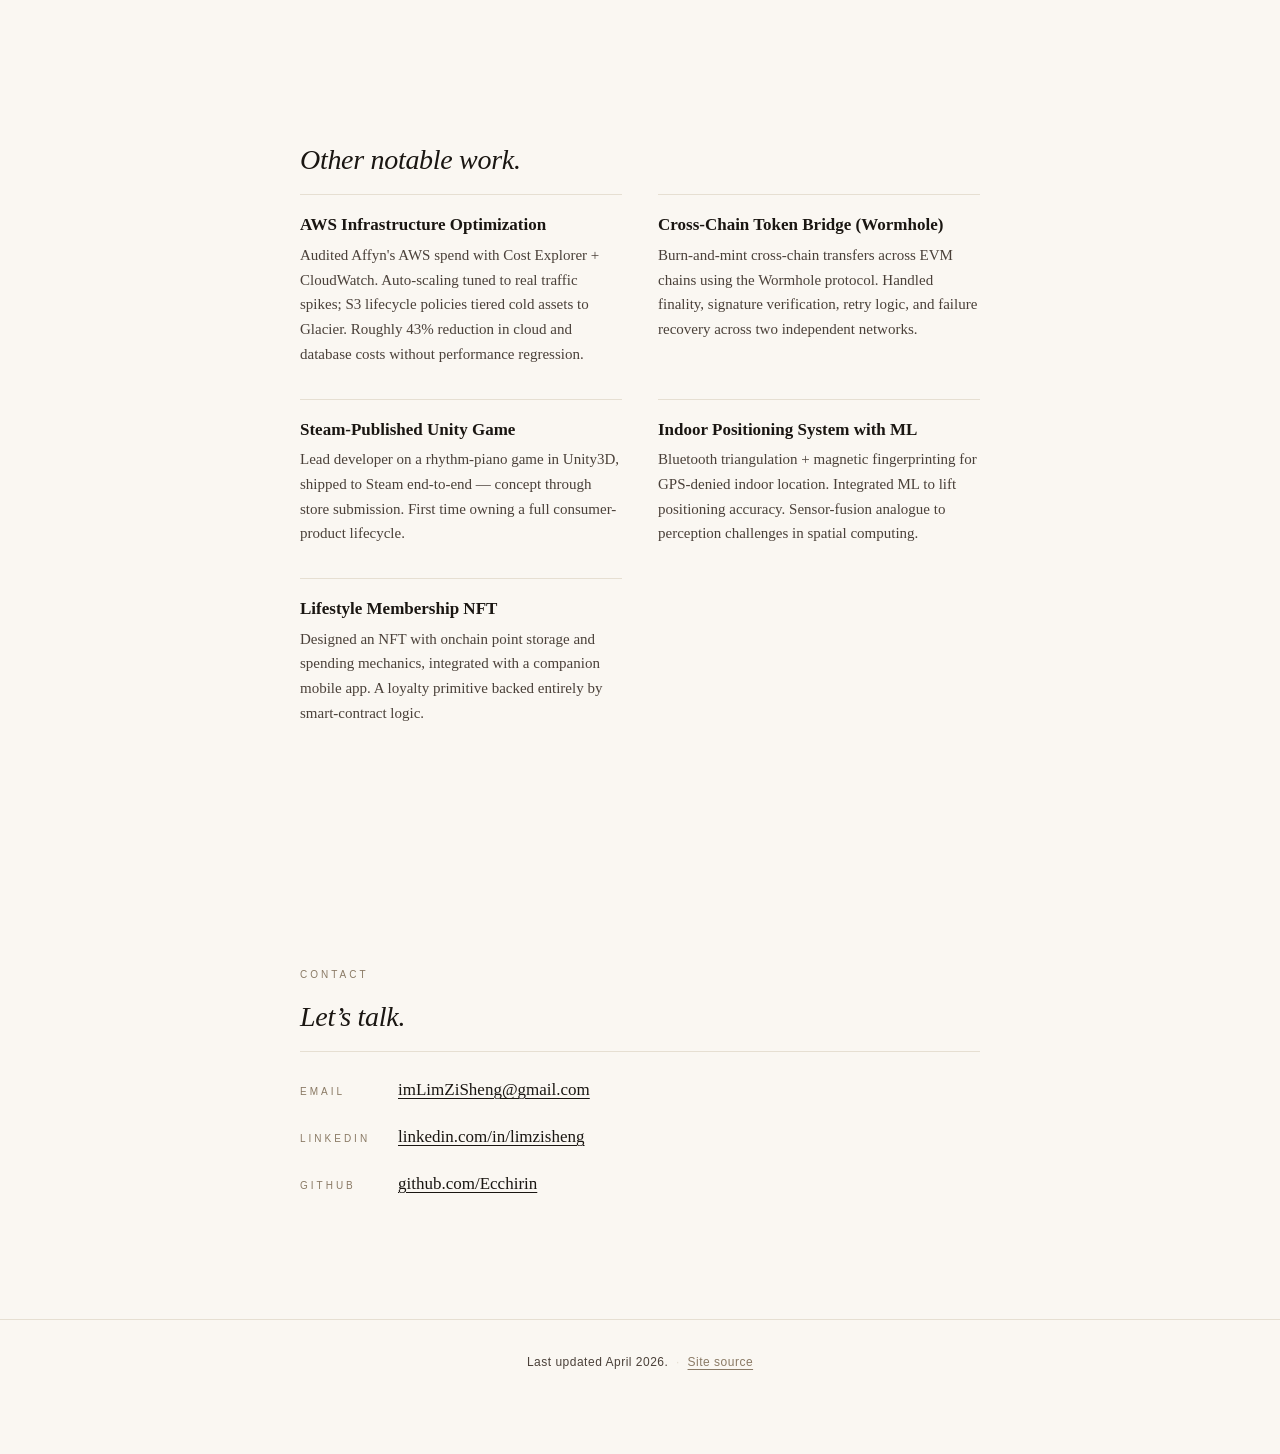
==== commit 48ce839c: "feat: case study 3 - multithreaded c++ game server" ====
--- a/index.html
+++ b/index.html
@@ -166,7 +166,66 @@
     reader compile against, so a rename means a build break, not a runtime mystery.
   </p>
 </article>
-    <!-- 5. Case Study 3: C++ Game Server -->
+<article class="case-study" id="cs-game-server" aria-labelledby="cs3-title">
+  <p class="label">Case study 03 &nbsp;·&nbsp; IGG Singapore &nbsp;·&nbsp; 2020&ndash;2022</p>
+  <h2 id="cs3-title">Multithreaded C++ on a live game server, before the Web3 detour.</h2>
+
+  <h3>Problem</h3>
+  <p>
+    Live games don't tolerate latency, dropped messages, or inconsistent state &mdash;
+    every player is the worst critic, and the failure mode is "they uninstall."
+    My job was building gameplay systems on top of IGG's production C++ game-server
+    framework: high concurrency, long-lived sessions, MySQL-backed persistence,
+    Protobuf over the wire to clients. The whole thing ran multithreaded by default,
+    which means every state change crosses thread boundaries unless you're deliberate.
+  </p>
+
+  <h3>Approach</h3>
+  <p>
+    Two disciplines mattered more than anything else: ownership and message-passing.
+    Game state was owned by exactly one thread per shard; cross-shard interactions
+    went through queued messages, not shared memory. Read locks were rare; write
+    locks were a code smell. Where lock-free patterns made sense, we used them; where
+    they didn't, we went with the simplest mutex and measured.
+  </p>
+  <p>
+    Protobuf schemas were a typed contract between server and client. Adding a field
+    meant updating the schema first, regenerating both sides, and only then writing
+    the logic. This sounds slow; in practice it caught a long tail of off-by-one and
+    type-confusion bugs at compile time that would have been ugly to debug live.
+  </p>
+  <p>
+    The MySQL layer needed serious indexing work. Player queries, leaderboards, and
+    inventory lookups all had different access patterns; a single composite index
+    didn't serve all of them. I ended up rewriting a fair chunk of the schema and
+    queries to match how the game actually read data, not how it would have been
+    structured if we were starting from scratch.
+  </p>
+
+  <aside class="stat-callout">
+    <strong>Live players.</strong> Multithreaded C++. Production game-server framework.
+    Thread-safety as a daily discipline, not a final code review.
+  </aside>
+
+  <h3>What was hard</h3>
+  <p>
+    Reasoning about thread interactions doesn't get easier the more code you write
+    &mdash; it gets easier the more you constrain yourself. The systems that survived
+    were the ones with the smallest amount of shared mutable state. The bugs that
+    bit hardest were always the ones where I'd convinced myself "this part doesn't
+    need a lock because it's only ever called from this thread" &mdash; and then six
+    months later a feature reused the helper from a different thread.
+  </p>
+
+  <h3>Reflection</h3>
+  <p>
+    A lot of the discipline I bring to smart contracts now &mdash; explicit state machines,
+    minimal shared mutable state, treating every interaction as something that might
+    fail &mdash; came from this period. The blockchain just enforced the discipline more
+    strictly because the cost of getting it wrong was paid in tokens instead of
+    crash dumps.
+  </p>
+</article>
     <section class="timeline" aria-labelledby="timeline-heading">
       <h2 id="timeline-heading">Career, briefly.</h2>
       <ol class="timeline-list">
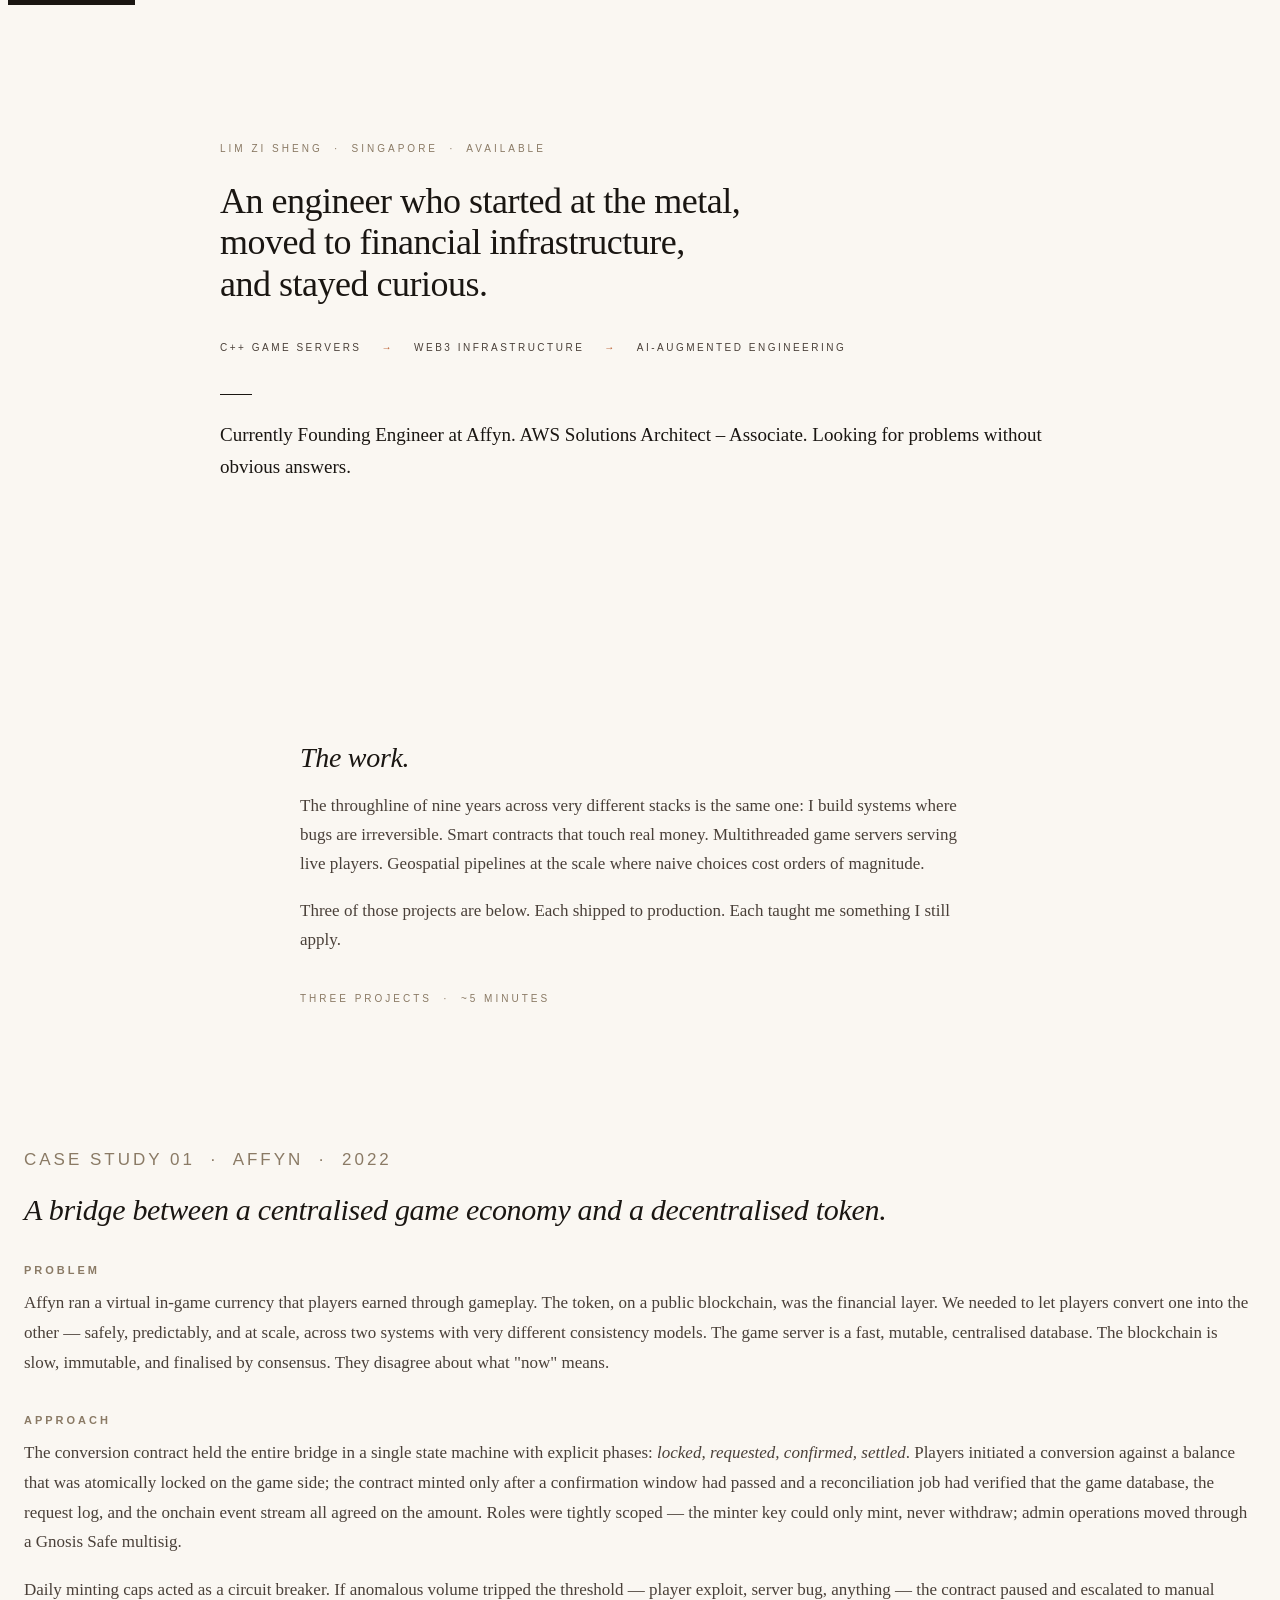
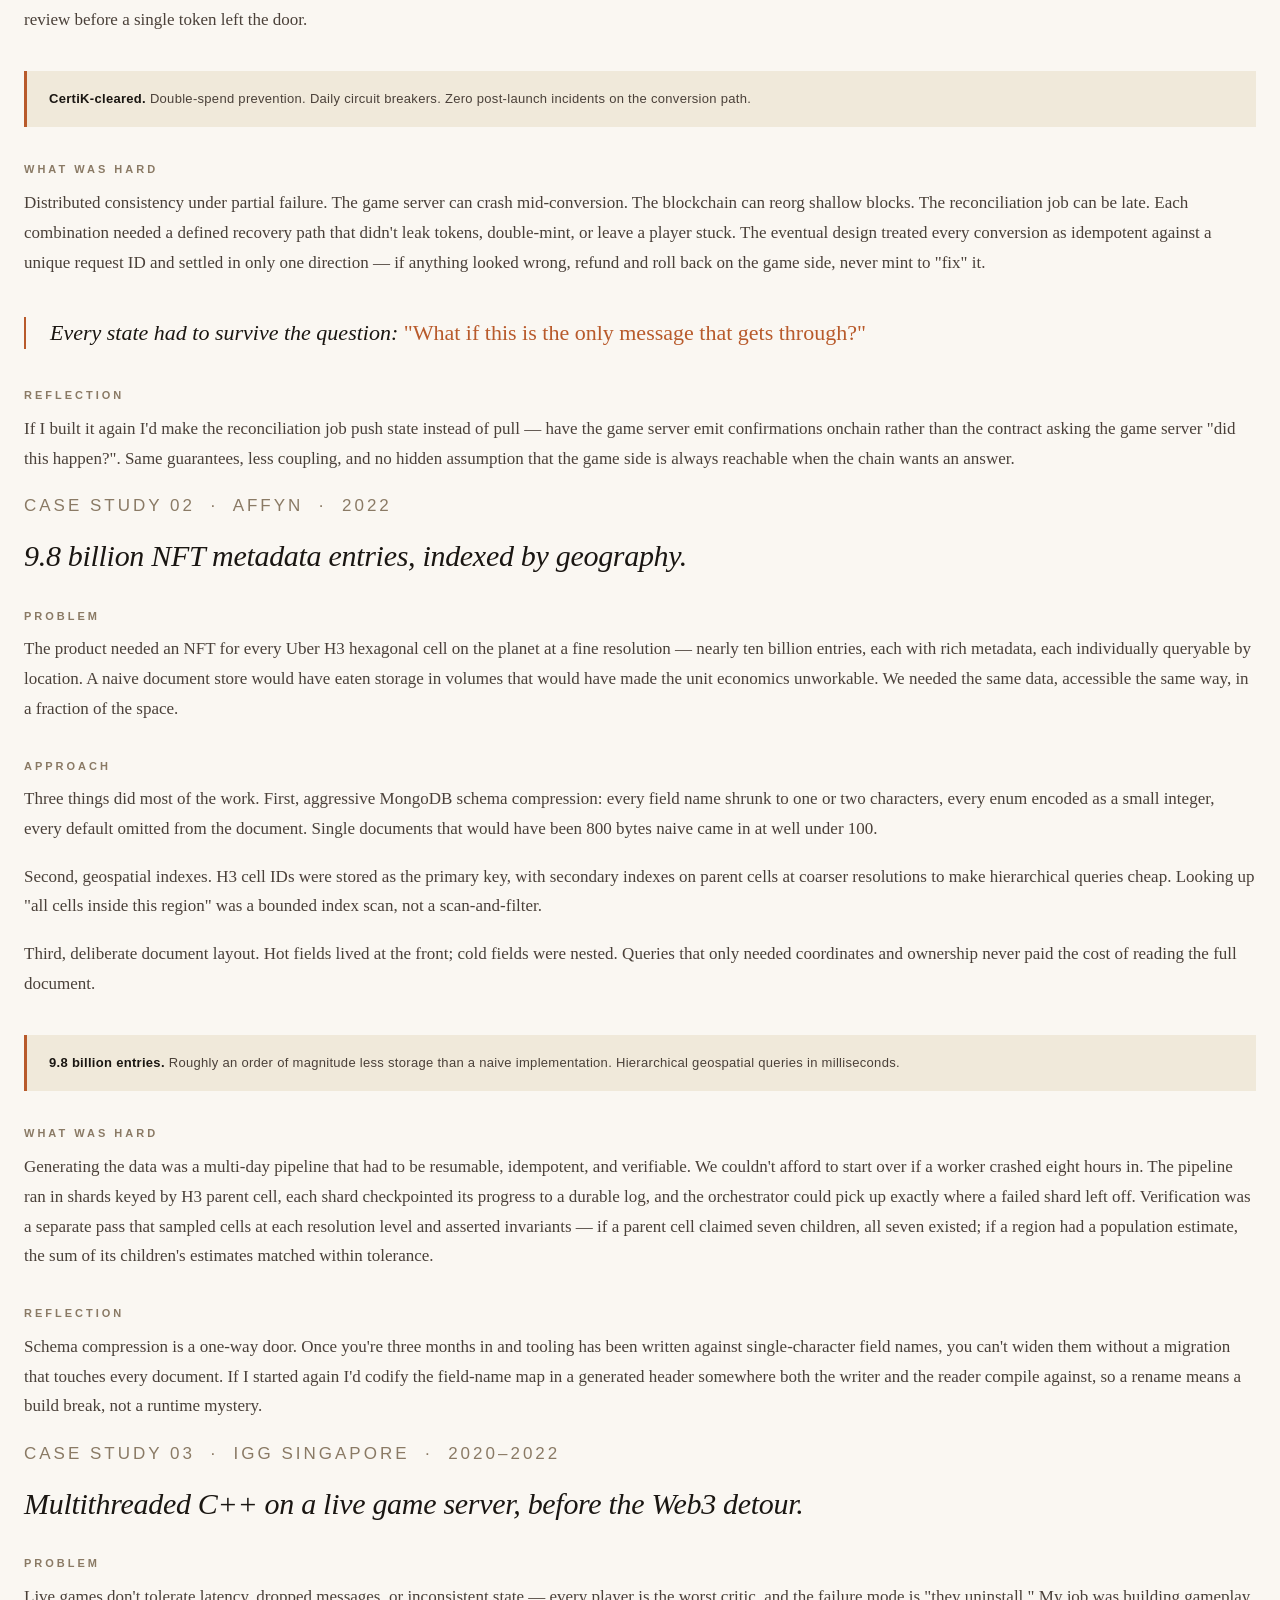
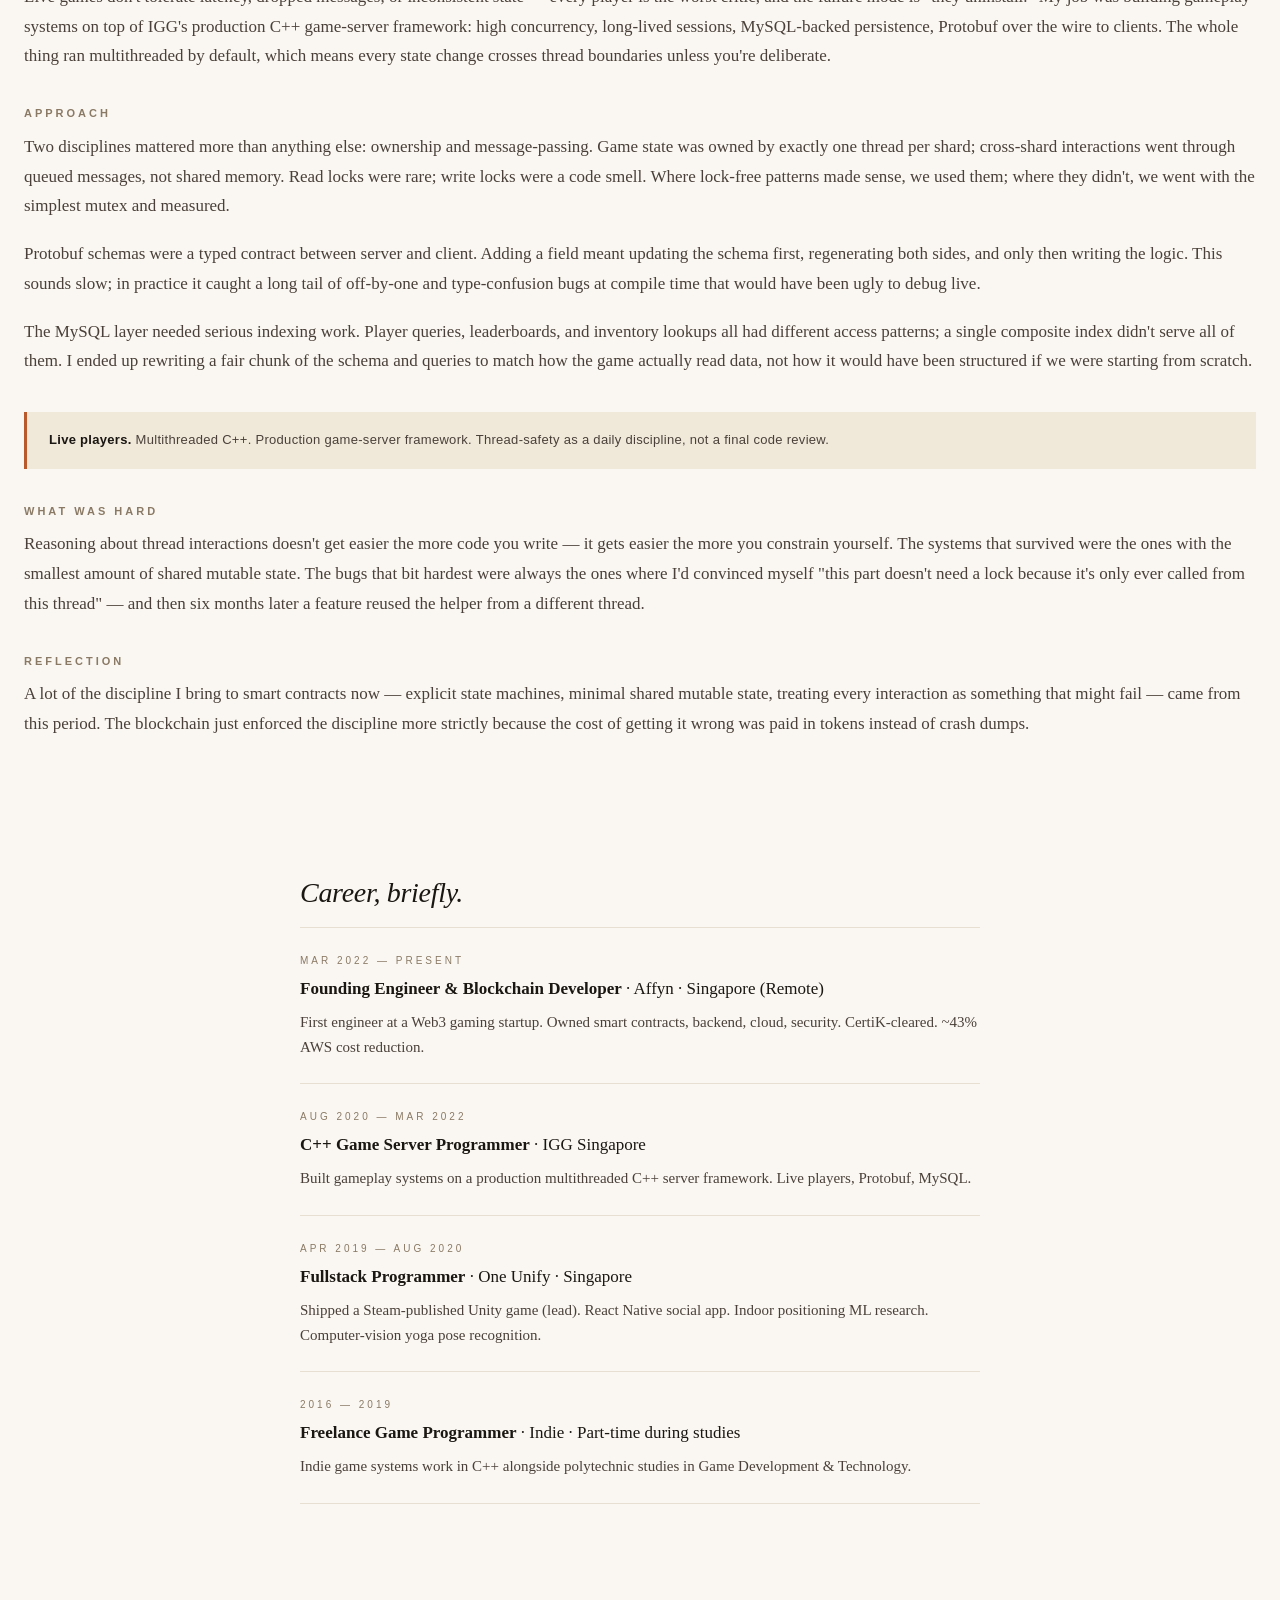
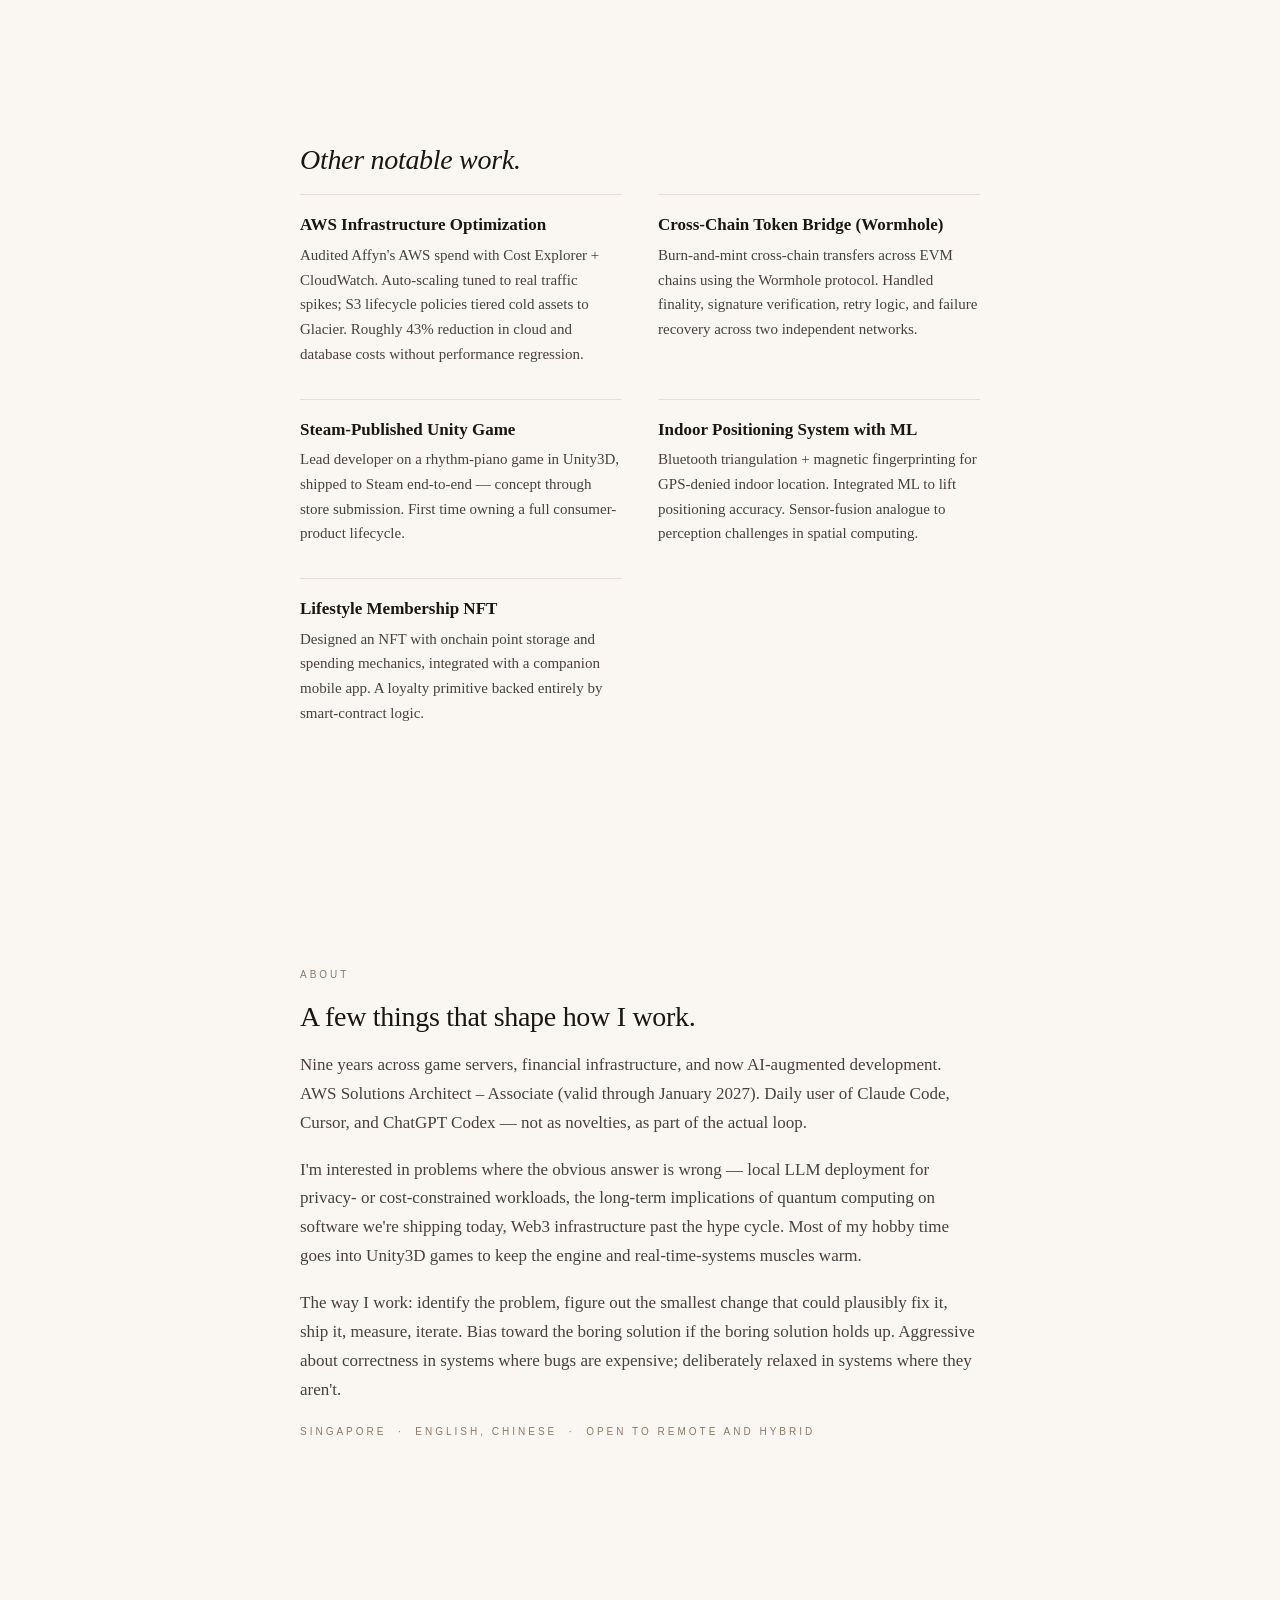
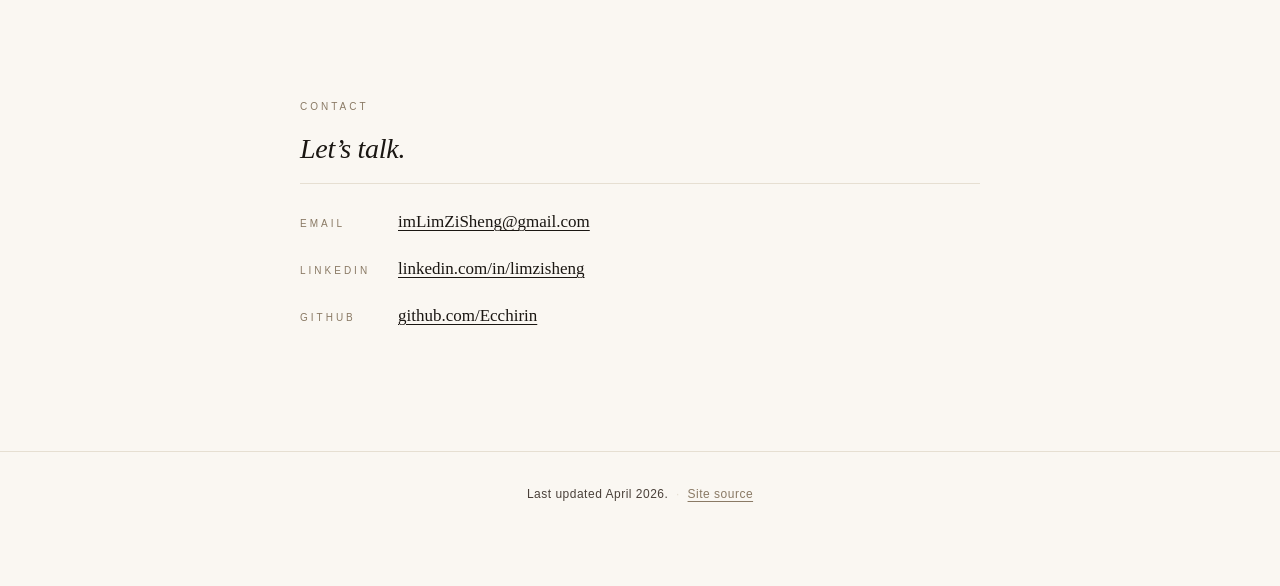
==== commit b62b507b: "feat: about / approach section" ====
--- a/index.html
+++ b/index.html
@@ -276,7 +276,31 @@
         </li>
       </ul>
     </section>
-    <!-- 8. About / Approach -->
+<section class="about" aria-labelledby="about-heading">
+  <p class="label">About</p>
+  <h2 id="about-heading">A few things that shape how I work.</h2>
+  <p>
+    Nine years across game servers, financial infrastructure, and now AI-augmented
+    development. AWS Solutions Architect &ndash; Associate (valid through January
+    2027). Daily user of Claude Code, Cursor, and ChatGPT Codex &mdash; not as
+    novelties, as part of the actual loop.
+  </p>
+  <p>
+    I'm interested in problems where the obvious answer is wrong &mdash; local LLM
+    deployment for privacy- or cost-constrained workloads, the long-term
+    implications of quantum computing on software we're shipping today, Web3
+    infrastructure past the hype cycle. Most of my hobby time goes into Unity3D
+    games to keep the engine and real-time-systems muscles warm.
+  </p>
+  <p>
+    The way I work: identify the problem, figure out the smallest change that
+    could plausibly fix it, ship it, measure, iterate. Bias toward the boring
+    solution if the boring solution holds up. Aggressive about correctness in
+    systems where bugs are expensive; deliberately relaxed in systems where they
+    aren't.
+  </p>
+  <p class="label">Singapore &nbsp;·&nbsp; English, Chinese &nbsp;·&nbsp; Open to remote and hybrid</p>
+</section>
     <section class="contact" aria-labelledby="contact-heading">
       <p class="label">Contact</p>
       <h2 id="contact-heading">Let&rsquo;s talk.</h2>
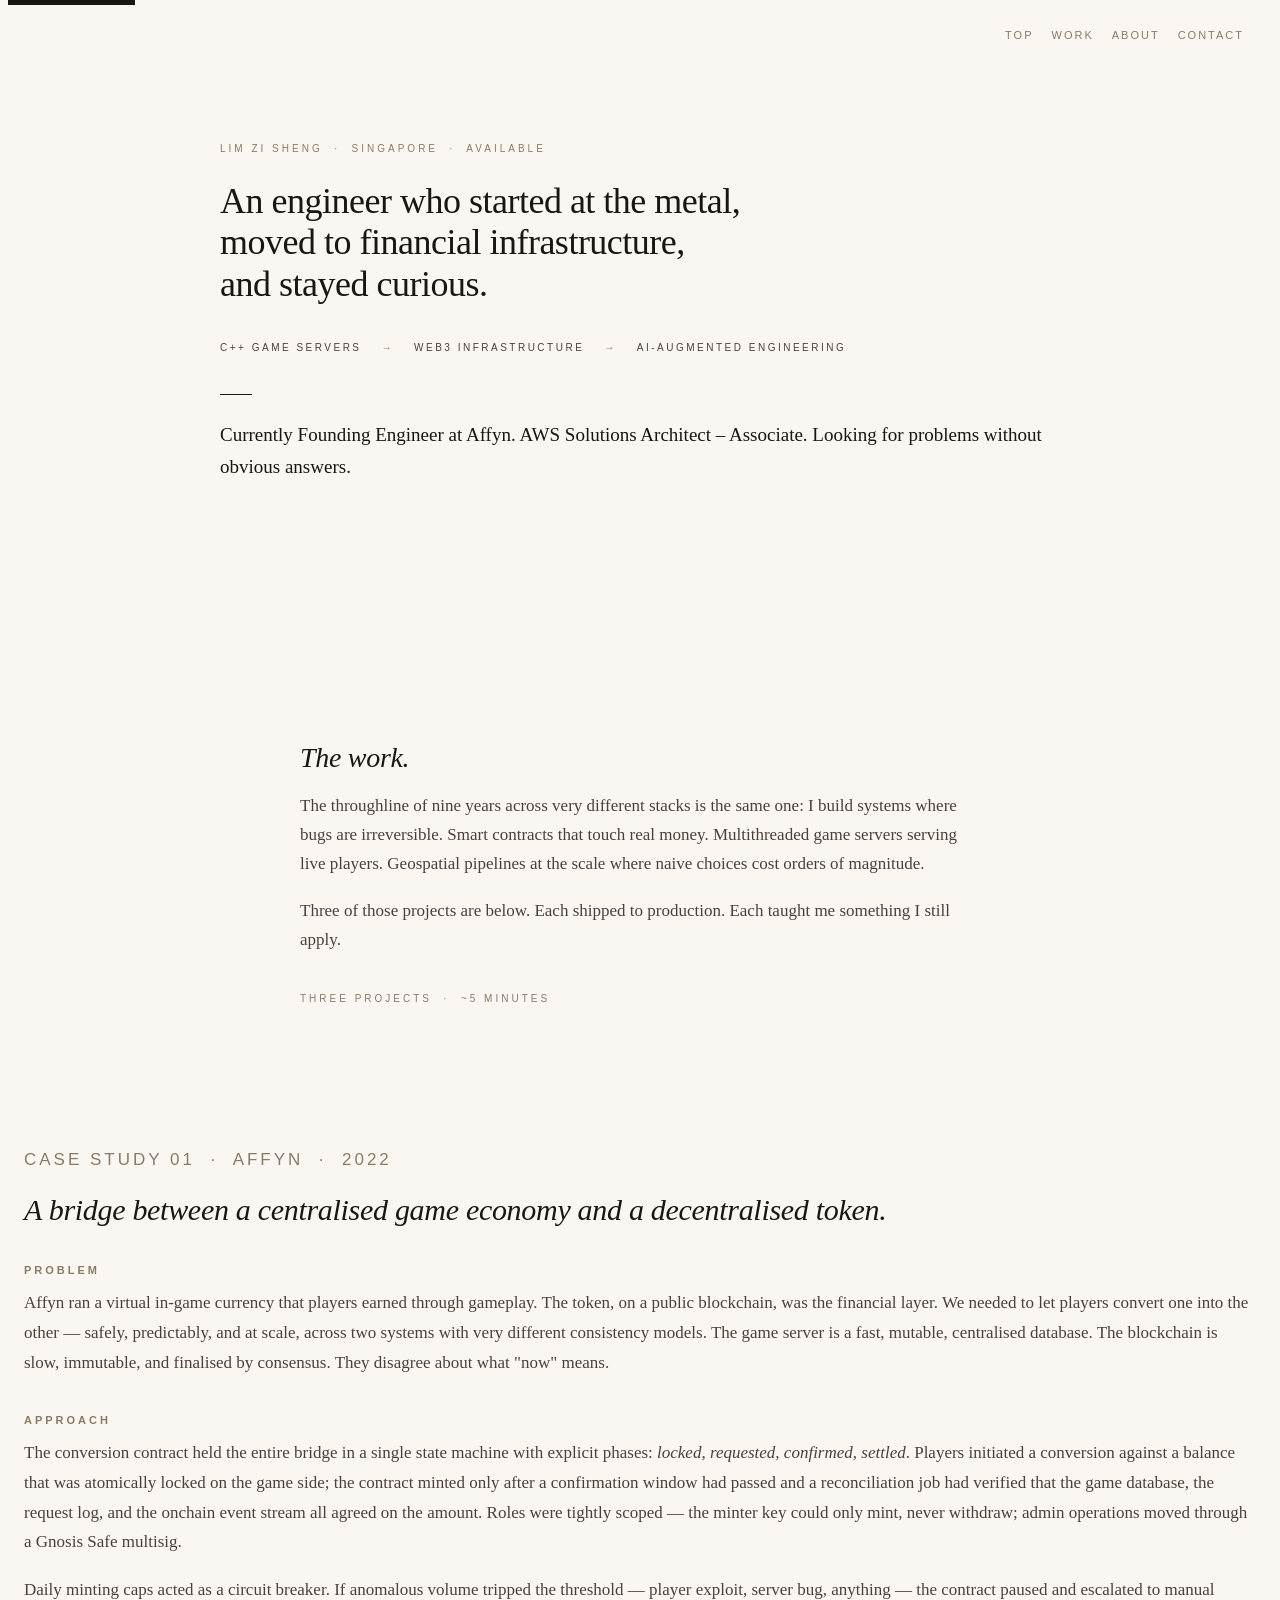
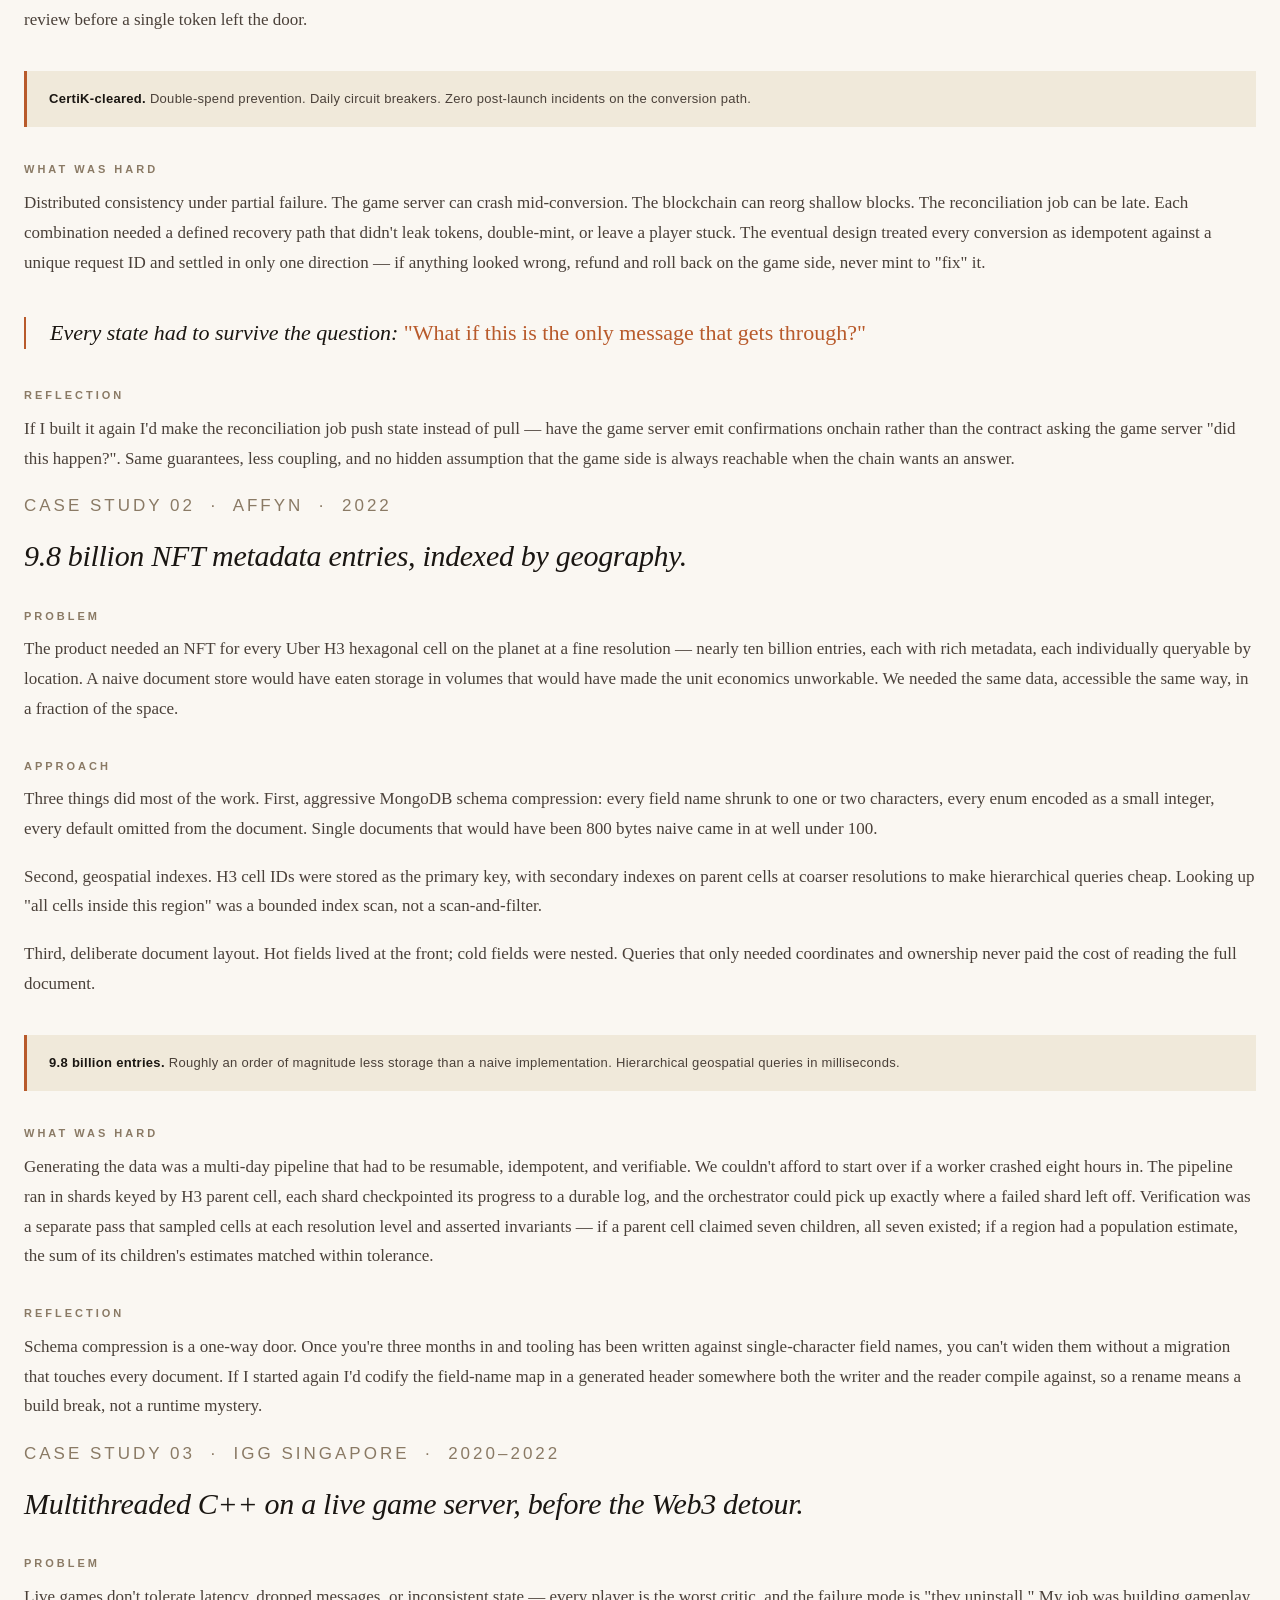
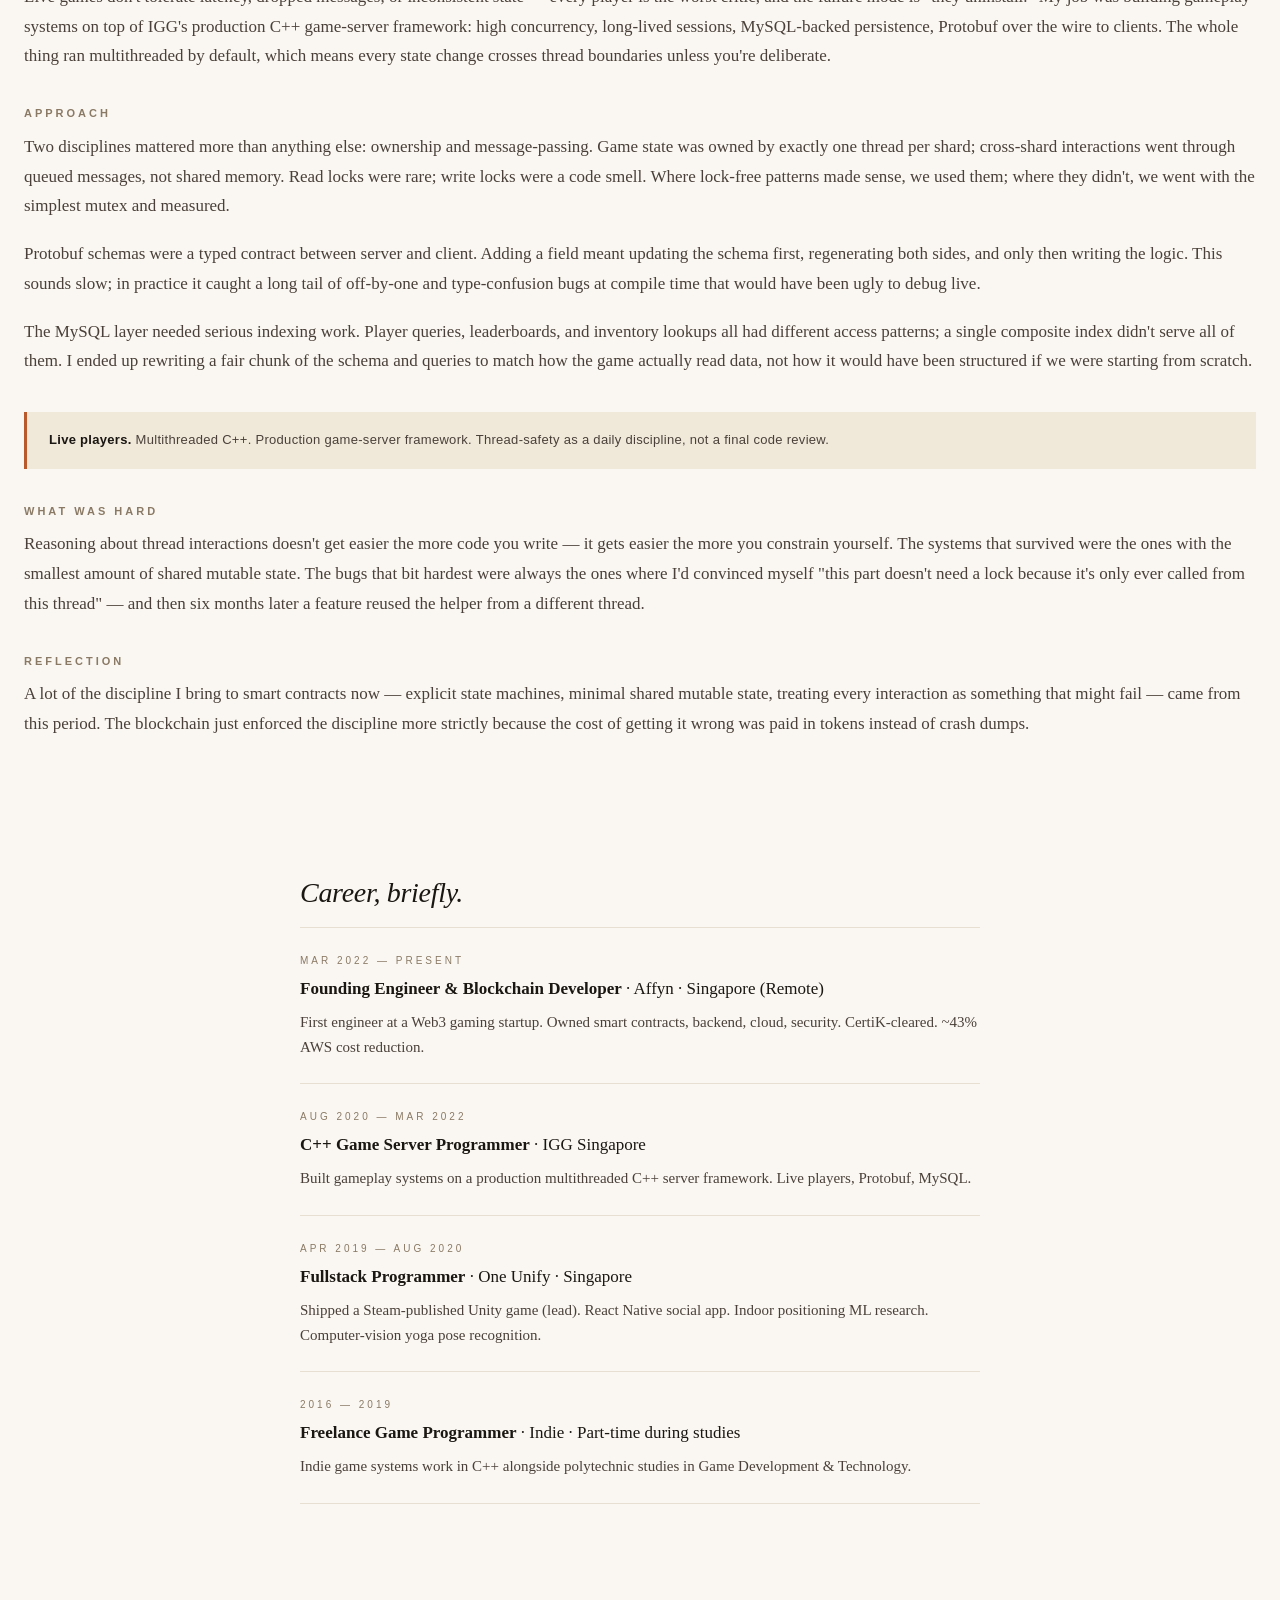
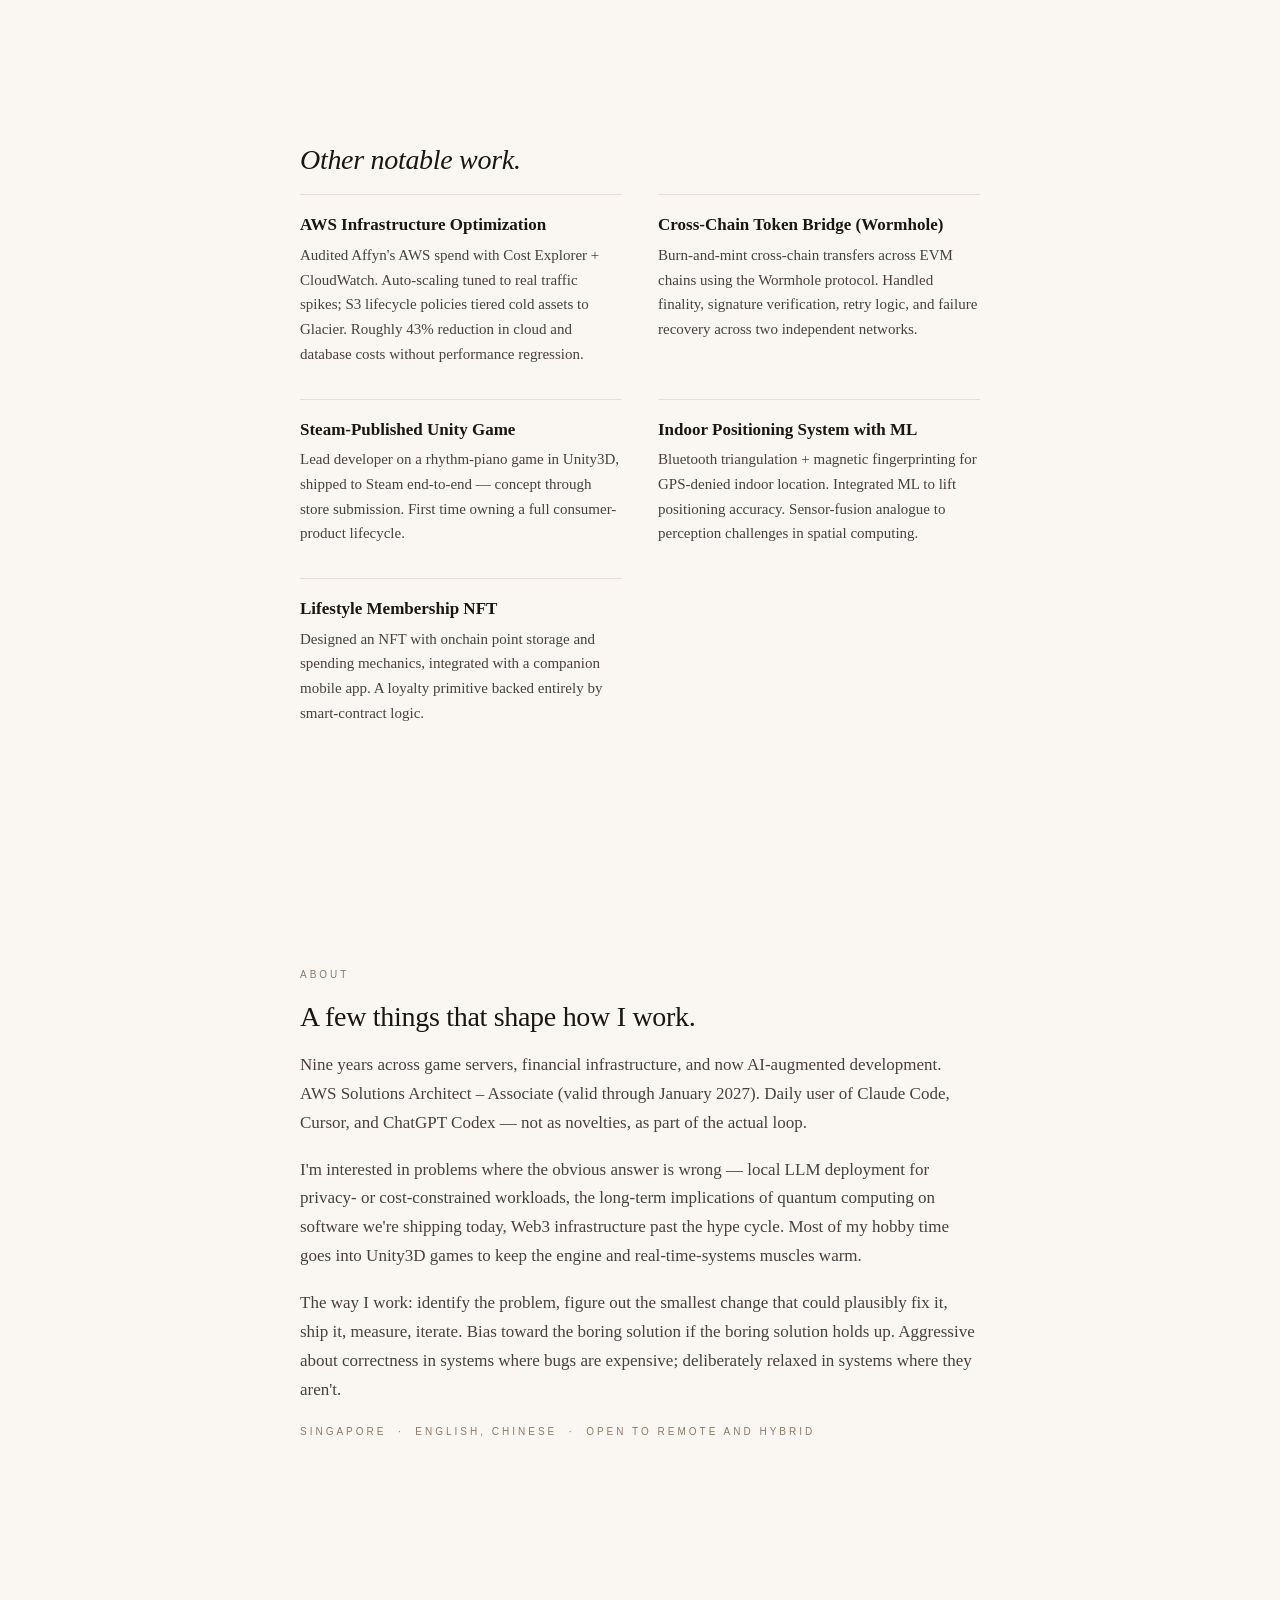
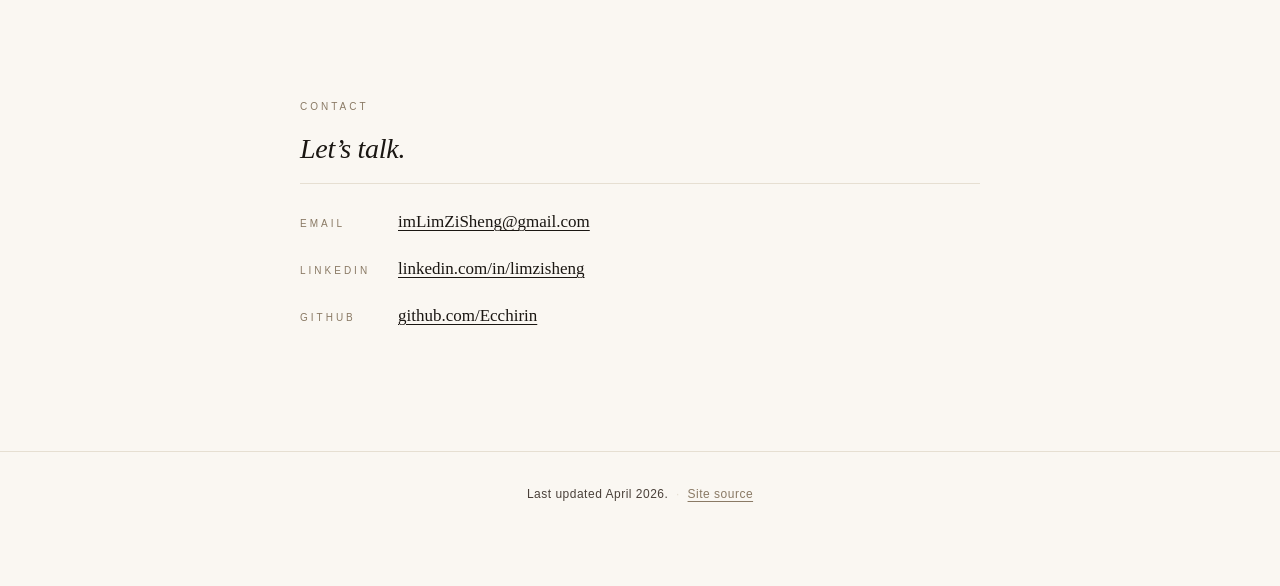
==== commit faa63653: "feat: top-right jump nav (desktop)" ====
--- a/index.html
+++ b/index.html
@@ -9,6 +9,13 @@
 </head>
 <body>
   <a class="skip-link" href="#main">Skip to content</a>
+
+  <nav class="jump-nav" aria-label="Page sections">
+    <a href="#main">Top</a>
+    <a href="#cs-token-conversion">Work</a>
+    <a href="#about-heading">About</a>
+    <a href="#contact-heading">Contact</a>
+  </nav>
 
   <main id="main">
     <section class="hero" aria-labelledby="hero-headline">
--- a/styles.css
+++ b/styles.css
@@ -245,3 +245,56 @@
   font-family: var(--serif);
 }
 .pull-quote em { font-style: normal; color: var(--rust); }
+
+/* === Section reveal === */
+section, article {
+  opacity: 1;
+  transform: none;
+}
+.reveal-prepare section,
+.reveal-prepare article {
+  opacity: 0;
+  transform: translateY(8px);
+  transition: opacity 600ms ease-out, transform 600ms ease-out;
+}
+.reveal-prepare section.is-visible,
+.reveal-prepare article.is-visible {
+  opacity: 1;
+  transform: translateY(0);
+}
+@media (prefers-reduced-motion: reduce) {
+  .reveal-prepare section,
+  .reveal-prepare article {
+    opacity: 1;
+    transform: none;
+    transition: none;
+  }
+}
+
+/* === Jump nav === */
+.jump-nav {
+  position: fixed;
+  top: 18px;
+  right: 24px;
+  display: none;
+  gap: 18px;
+  font-family: var(--sans);
+  font-size: 11px;
+  letter-spacing: 2px;
+  text-transform: uppercase;
+  color: var(--warm-grey);
+  z-index: 50;
+  padding: 8px 12px;
+  background: rgba(250, 247, 242, 0.85);
+  backdrop-filter: blur(8px);
+  -webkit-backdrop-filter: blur(8px);
+  border-radius: 100px;
+}
+.jump-nav a {
+  color: var(--warm-grey);
+  text-decoration: none;
+}
+.jump-nav a:hover { color: var(--rust); }
+@media (min-width: 768px) {
+  .jump-nav { display: flex; }
+}
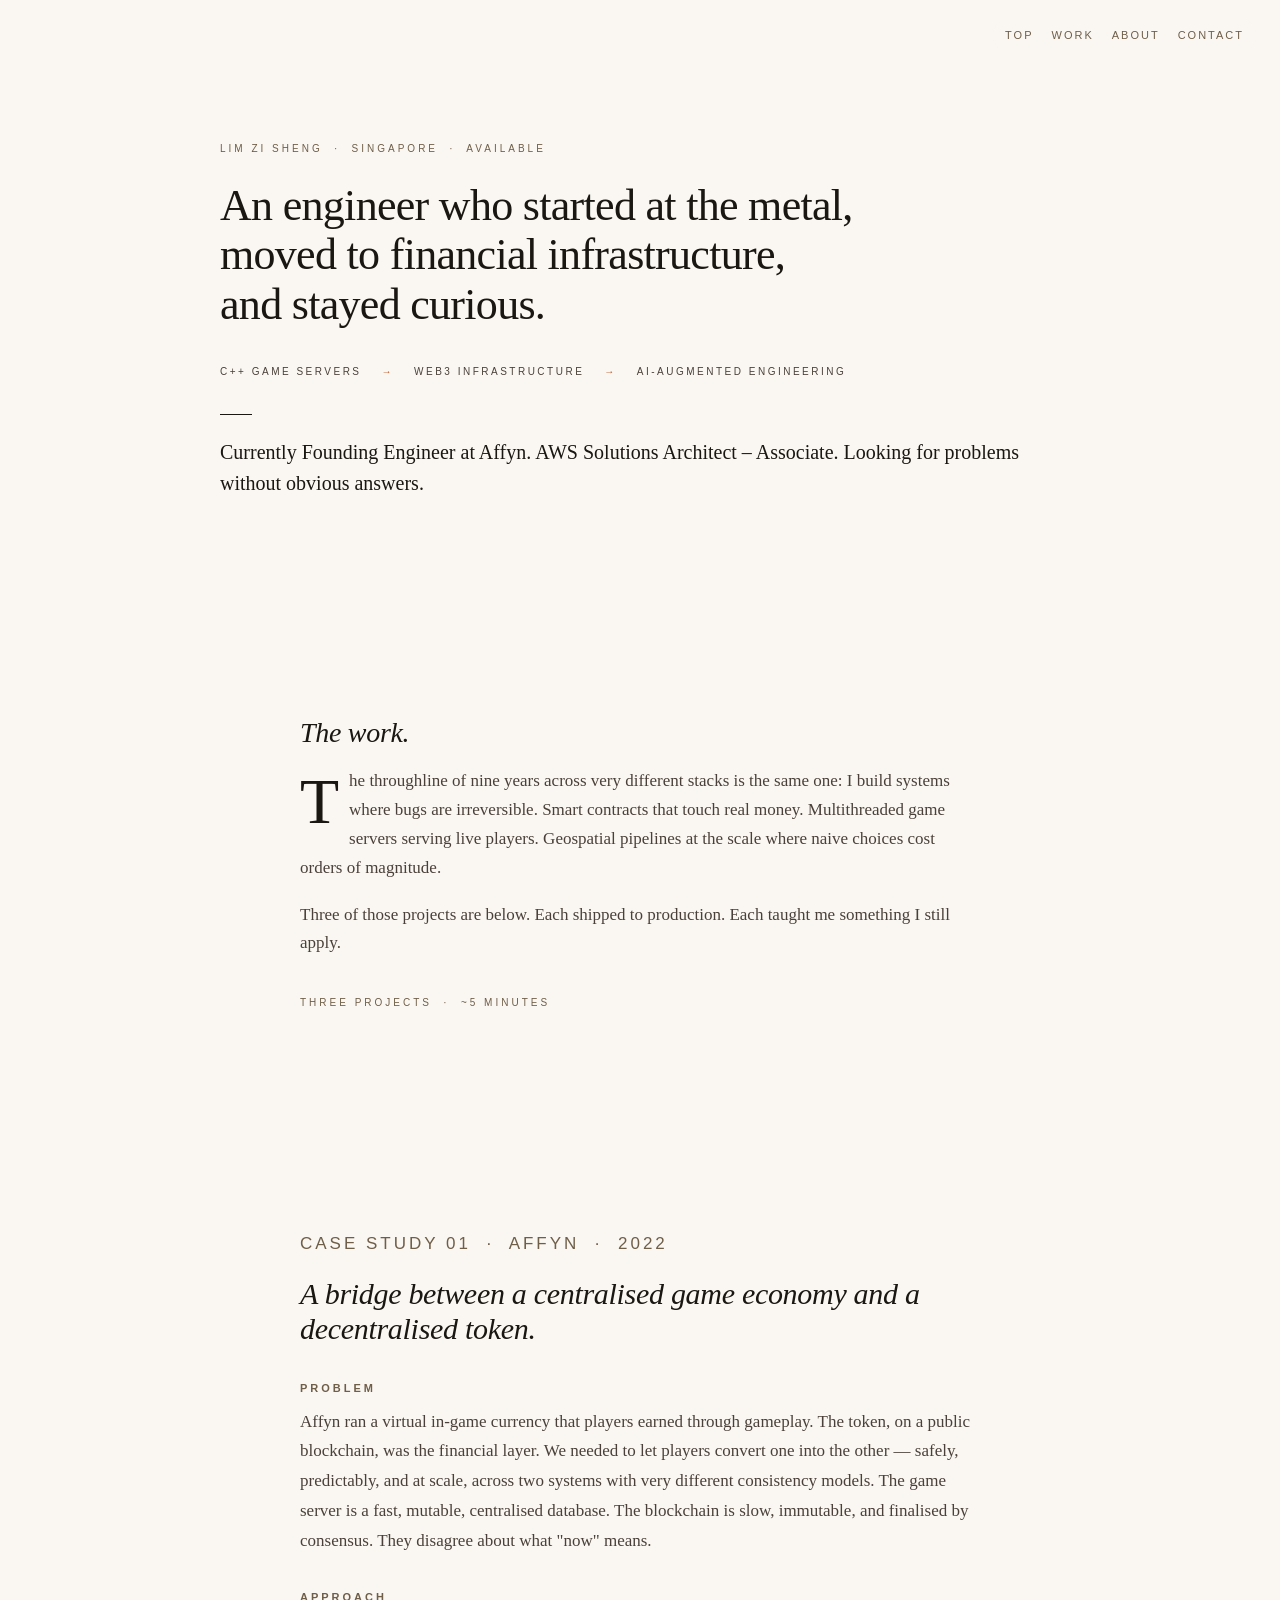
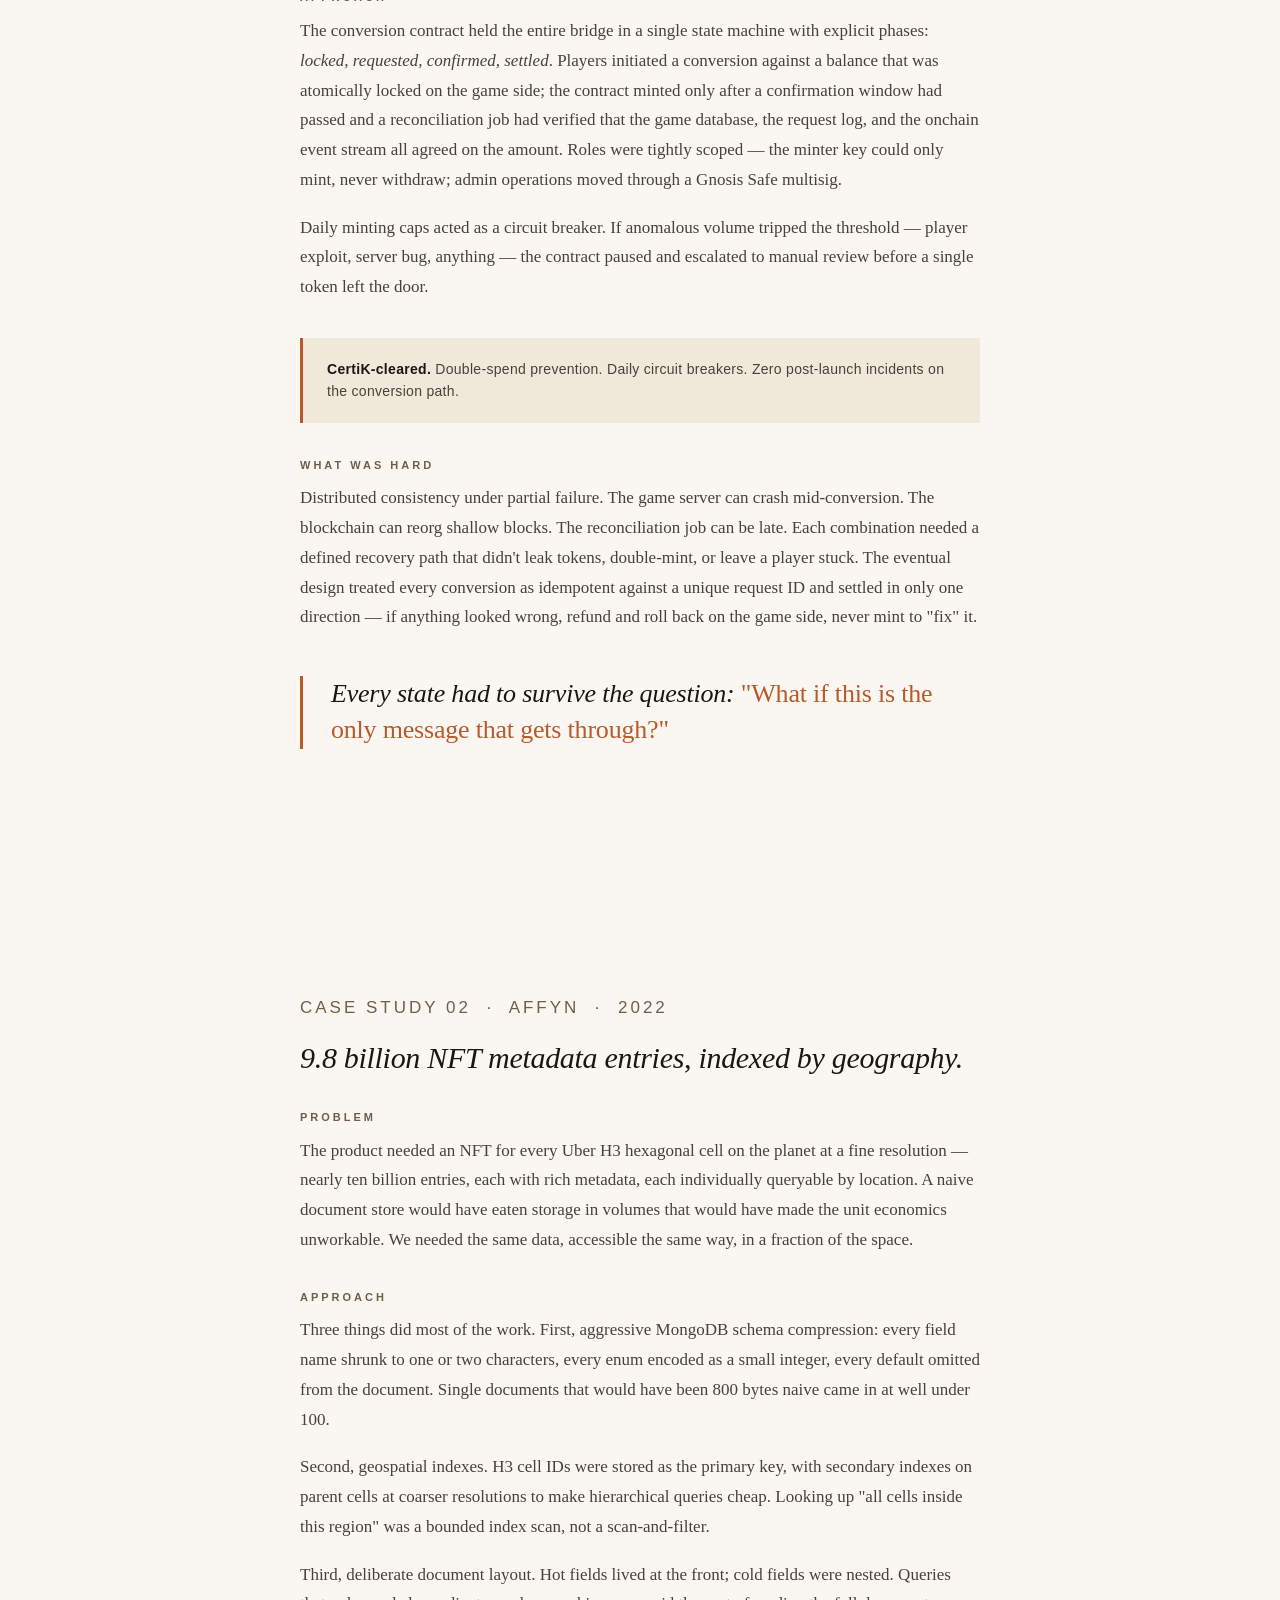
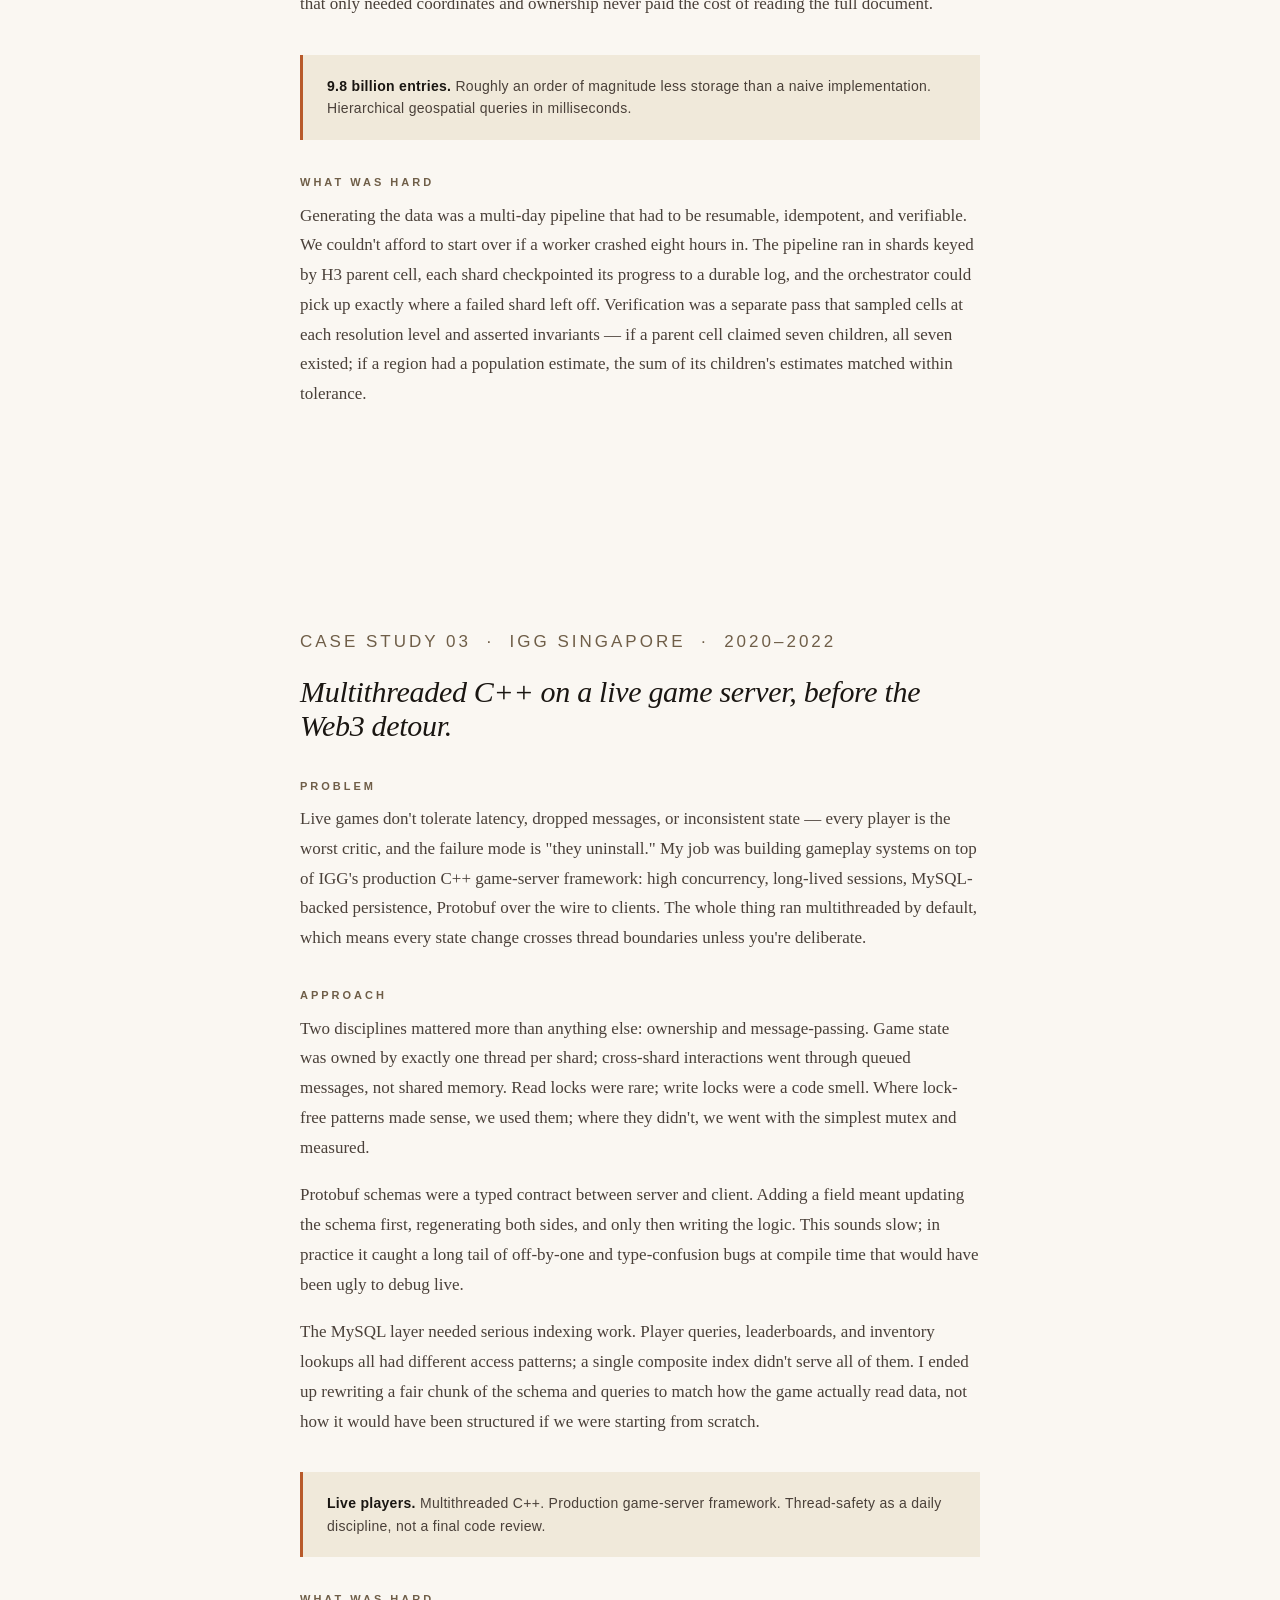
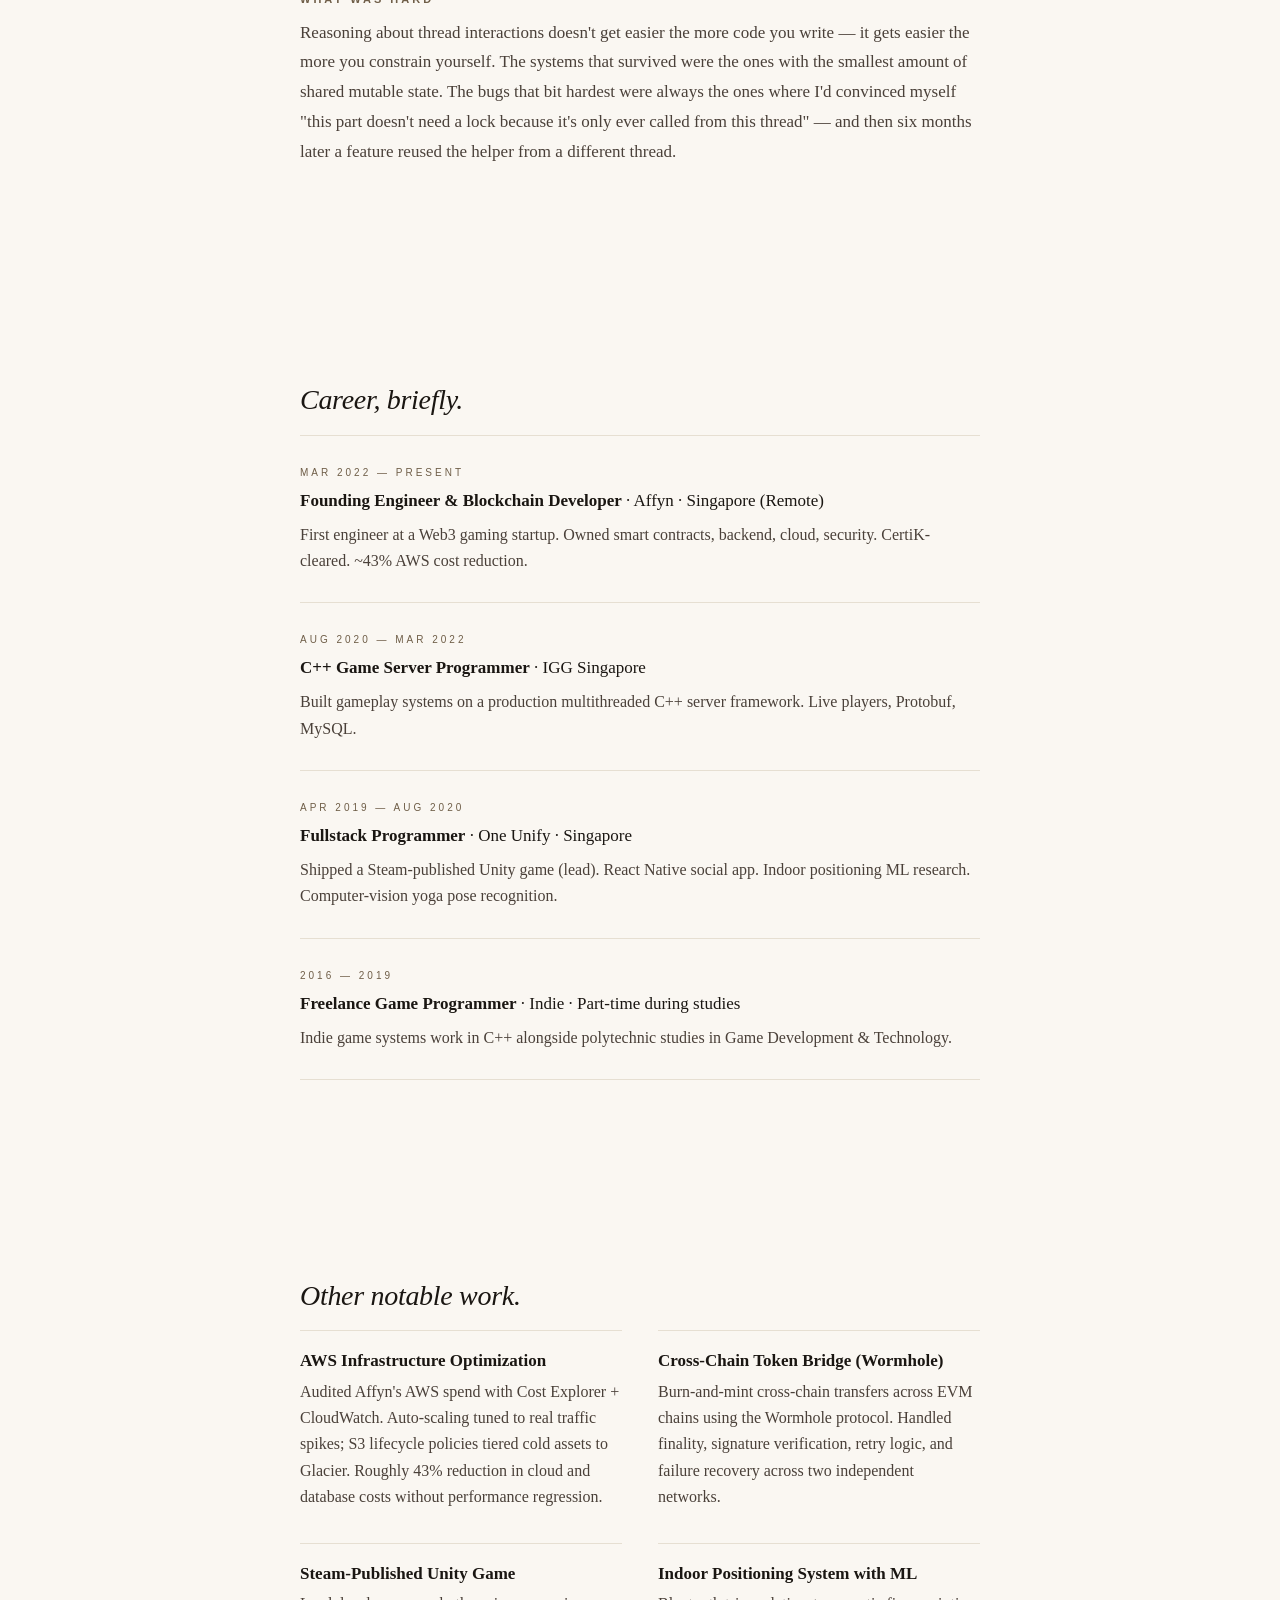
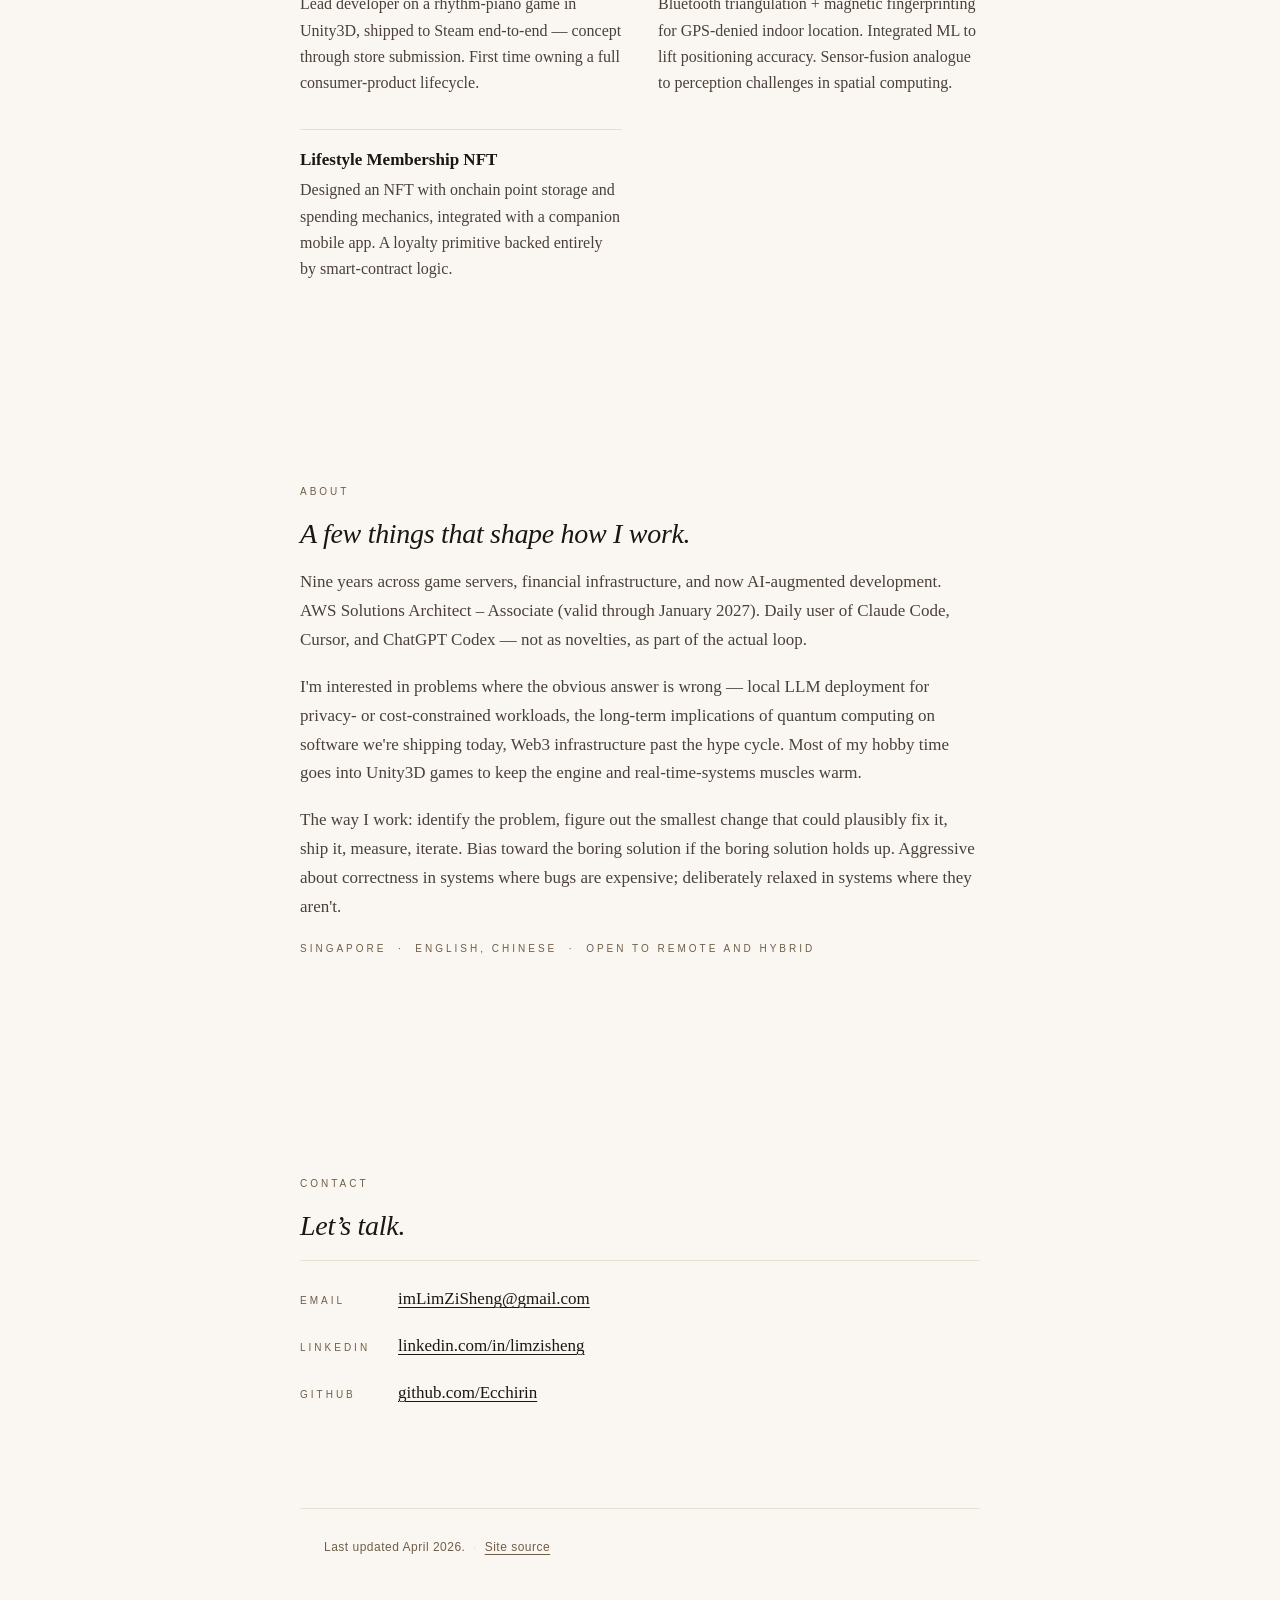
==== commit 970495fc: "content: remove Reflection sections from all three case studies" ====
--- a/index.html
+++ b/index.html
@@ -6,6 +6,43 @@
   <title>Lim Zi Sheng — Senior Engineer · Singapore</title>
   <meta name="description" content="Senior engineer. Nine years building systems where bugs are irreversible — from C++ game servers to CertiK-cleared smart contracts to a 9.8B-entry geospatial pipeline.">
   <link rel="stylesheet" href="styles.css">
+  <link rel="icon" type="image/svg+xml" href="assets/favicon.svg">
+  <link rel="canonical" href="https://Ecchirin.github.io/">
+
+  <!-- OpenGraph -->
+  <meta property="og:type" content="profile">
+  <meta property="og:title" content="Lim Zi Sheng — Senior Engineer · Singapore">
+  <meta property="og:description" content="Nine years building systems where bugs are irreversible. C++ game servers → Web3 infrastructure → AI-augmented engineering.">
+  <meta property="og:url" content="https://Ecchirin.github.io/">
+  <meta property="og:image" content="https://Ecchirin.github.io/assets/og-image.png">
+  <meta property="og:image:width" content="1200">
+  <meta property="og:image:height" content="630">
+
+  <!-- Twitter -->
+  <meta name="twitter:card" content="summary_large_image">
+  <meta name="twitter:title" content="Lim Zi Sheng — Senior Engineer · Singapore">
+  <meta name="twitter:description" content="Nine years building systems where bugs are irreversible. C++ game servers → Web3 infrastructure → AI-augmented engineering.">
+  <meta name="twitter:image" content="https://Ecchirin.github.io/assets/og-image.png">
+
+  <!-- JSON-LD Person schema -->
+  <script type="application/ld+json">
+  {
+    "@context": "https://schema.org",
+    "@type": "Person",
+    "name": "Lim Zi Sheng",
+    "jobTitle": "Senior Software Engineer",
+    "address": {
+      "@type": "PostalAddress",
+      "addressCountry": "SG",
+      "addressLocality": "Singapore"
+    },
+    "url": "https://Ecchirin.github.io/",
+    "sameAs": [
+      "https://linkedin.com/in/limzisheng/",
+      "https://github.com/Ecchirin"
+    ]
+  }
+  </script>
 </head>
 <body>
   <a class="skip-link" href="#main">Skip to content</a>
@@ -105,15 +142,6 @@
     Every state had to survive the question:
     <em>"What if this is the only message that gets through?"</em>
   </blockquote>
-
-  <h3>Reflection</h3>
-  <p>
-    If I built it again I'd make the reconciliation job push state instead of pull
-    &mdash; have the game server emit confirmations onchain rather than the contract
-    asking the game server "did this happen?". Same guarantees, less coupling, and
-    no hidden assumption that the game side is always reachable when the chain wants
-    an answer.
-  </p>
 </article>
 <article class="case-study" id="cs-pipeline" aria-labelledby="cs2-title">
   <p class="label">Case study 02 &nbsp;·&nbsp; Affyn &nbsp;·&nbsp; 2022</p>
@@ -164,14 +192,6 @@
     sum of its children's estimates matched within tolerance.
   </p>
 
-  <h3>Reflection</h3>
-  <p>
-    Schema compression is a one-way door. Once you're three months in and tooling
-    has been written against single-character field names, you can't widen them
-    without a migration that touches every document. If I started again I'd codify
-    the field-name map in a generated header somewhere both the writer and the
-    reader compile against, so a rename means a build break, not a runtime mystery.
-  </p>
 </article>
 <article class="case-study" id="cs-game-server" aria-labelledby="cs3-title">
   <p class="label">Case study 03 &nbsp;·&nbsp; IGG Singapore &nbsp;·&nbsp; 2020&ndash;2022</p>
@@ -224,14 +244,6 @@
     months later a feature reused the helper from a different thread.
   </p>
 
-  <h3>Reflection</h3>
-  <p>
-    A lot of the discipline I bring to smart contracts now &mdash; explicit state machines,
-    minimal shared mutable state, treating every interaction as something that might
-    fail &mdash; came from this period. The blockchain just enforced the discipline more
-    strictly because the cost of getting it wrong was paid in tokens instead of
-    crash dumps.
-  </p>
 </article>
     <section class="timeline" aria-labelledby="timeline-heading">
       <h2 id="timeline-heading">Career, briefly.</h2>
--- a/styles.css
+++ b/styles.css
@@ -3,7 +3,7 @@
   --paper: #faf7f2;
   --ink: #1a1612;
   --ink-2: #4a4039;
-  --warm-grey: #8a7a65;
+  --warm-grey: #6f5e48;
   --rust: #b85a2b;
   --paper-warm: #f0e9da;
   --hairline: #e6dfd2;
@@ -13,7 +13,7 @@
   --sans: 'Helvetica Neue', Helvetica, Arial, sans-serif;
   --mono: 'JetBrains Mono', 'Consolas', 'Courier New', monospace;
 
-  --space-section: clamp(72px, 12vw, 120px);
+  --space-section: clamp(64px, 10vw, 100px);
   --space-block: clamp(28px, 5vw, 40px);
   --content-max: 680px;
   --hero-max: 840px;
@@ -41,7 +41,8 @@
 main {
   padding: 0 24px;
 }
-section {
+section,
+main > article {
   max-width: var(--content-max);
   margin: 0 auto;
   padding-block: var(--space-section);
@@ -49,12 +50,12 @@
 section.hero { max-width: var(--hero-max); }
 
 h1, h2, h3 { font-family: var(--serif); font-weight: 400; line-height: 1.15; letter-spacing: -0.3px; }
-h1 { font-size: clamp(28px, 5vw, 36px); margin: 0; }
+h1 { font-size: clamp(30px, 5.2vw, 42px); margin: 0; }
 h2 { font-size: clamp(24px, 4vw, 28px); margin: 0 0 18px; }
 h3 { font-size: 17px; margin: 28px 0 8px; font-weight: 700; letter-spacing: 0; }
 
 p { margin: 0 0 18px; color: var(--ink-2); }
-p.lead { color: var(--ink); font-size: 19px; }
+p.lead { color: var(--ink); font-size: 20px; line-height: 1.55; }
 
 .label {
   font-family: var(--sans);
@@ -69,12 +70,14 @@
 
 /* === Skip link === */
 .skip-link {
-  position: absolute; top: -40px; left: 8px;
+  position: absolute; top: 8px; left: 8px;
   background: var(--ink); color: var(--paper);
   padding: 8px 12px; z-index: 100;
   text-decoration: none;
-}
-.skip-link:focus { top: 8px; color: var(--paper); }
+  transform: translateY(-200%);
+  transition: transform 150ms ease-out;
+}
+.skip-link:focus { transform: translateY(0); color: var(--paper); }
 
 /* === Reduced motion === */
 @media (prefers-reduced-motion: reduce) {
@@ -86,12 +89,12 @@
 }
 
 /* === Hero === */
-.hero { padding-top: clamp(96px, 14vw, 140px); }
+.hero { padding-top: clamp(96px, 14vw, 140px); padding-bottom: clamp(72px, 10vw, 100px); }
 .hero .label { margin-bottom: 24px; }
 .hero-headline {
-  font-size: clamp(28px, 5vw, 36px);
-  line-height: 1.15;
-  letter-spacing: -0.5px;
+  font-size: clamp(30px, 5.2vw, 44px);
+  line-height: 1.12;
+  letter-spacing: -0.7px;
   font-weight: 400;
 }
 .throughline {
@@ -110,10 +113,19 @@
   .throughline { flex-direction: column; gap: 6px 0; }
   .throughline .arrow { display: none; }
 }
-.hero .rule { margin: 32px 0 24px; }
+.hero .rule { margin: 28px 0 22px; }
 
 /* === Framing === */
 .framing h2 { font-style: italic; }
+.framing > p:nth-of-type(1)::first-letter {
+  font-family: var(--serif);
+  font-size: 64px;
+  line-height: 0.9;
+  font-weight: 400;
+  float: left;
+  margin: 6px 10px 0 0;
+  color: var(--ink);
+}
 .framing .wayfinder { margin-top: 36px; color: var(--warm-grey); }
 
 /* === Timeline === */
@@ -131,7 +143,8 @@
 .timeline-when { margin: 0 0 6px; color: var(--warm-grey); }
 .timeline-role { margin: 0 0 6px; color: var(--ink); font-size: 17px; }
 .timeline-role strong { font-weight: 700; }
-.timeline-outcome { margin: 0; color: var(--ink-2); font-size: 15px; line-height: 1.65; }
+.timeline-outcome { margin: 0; color: var(--ink-2); font-size: 16px; line-height: 1.65; }
+.timeline-entry { padding: 28px 0; }
 
 /* === Notable work === */
 .notable h2 { font-style: italic; }
@@ -156,10 +169,13 @@
   color: var(--ink);
   margin: 0 0 8px;
 }
-.notable-grid p { font-size: 15px; line-height: 1.65; margin: 0; }
+.notable-grid p { font-size: 16px; line-height: 1.65; margin: 0; }
 @media (min-width: 720px) {
   .notable-grid { grid-template-columns: 1fr 1fr; gap: 32px 36px; }
 }
+
+/* === About === */
+.about h2 { font-style: italic; }
 
 /* === Contact === */
 .contact h2 { font-style: italic; }
@@ -189,14 +205,17 @@
 
 /* === Footer === */
 .site-footer {
+  max-width: var(--content-max);
+  margin: 0 auto;
   border-top: 1px solid var(--hairline);
-  padding: 32px 24px 64px;
-  text-align: center;
+  padding: 28px 24px 56px;
+  text-align: left;
   font-family: var(--sans);
   font-size: 12px;
   letter-spacing: 0.5px;
   color: var(--warm-grey);
 }
+.site-footer p { margin: 0; color: var(--warm-grey); }
 .site-footer a { color: var(--warm-grey); }
 .site-footer a:hover { color: var(--rust); }
 .site-footer .dot { color: var(--hairline); }
@@ -223,26 +242,28 @@
 .stat-callout {
   background: var(--paper-warm);
   border-left: 3px solid var(--rust);
-  padding: 18px 22px;
+  padding: 20px 24px;
   margin: 36px 0;
   font-family: var(--sans);
-  font-size: 13px;
+  font-size: 14px;
   letter-spacing: 0.3px;
   color: var(--ink-2);
   line-height: 1.6;
+  font-weight: 500;
 }
 .stat-callout strong { color: var(--ink); font-weight: 700; }
 
 /* === Pull quote === */
 .pull-quote {
-  margin: 40px 0;
-  padding: 0 0 0 24px;
-  border-left: 2px solid var(--rust);
-  font-size: 22px;
-  line-height: 1.45;
+  margin: 44px 0;
+  padding: 0 0 0 28px;
+  border-left: 3px solid var(--rust);
+  font-size: clamp(20px, 2.4vw, 26px);
+  line-height: 1.4;
   font-style: italic;
   color: var(--ink);
   font-family: var(--serif);
+  letter-spacing: -0.2px;
 }
 .pull-quote em { font-style: normal; color: var(--rust); }
 
